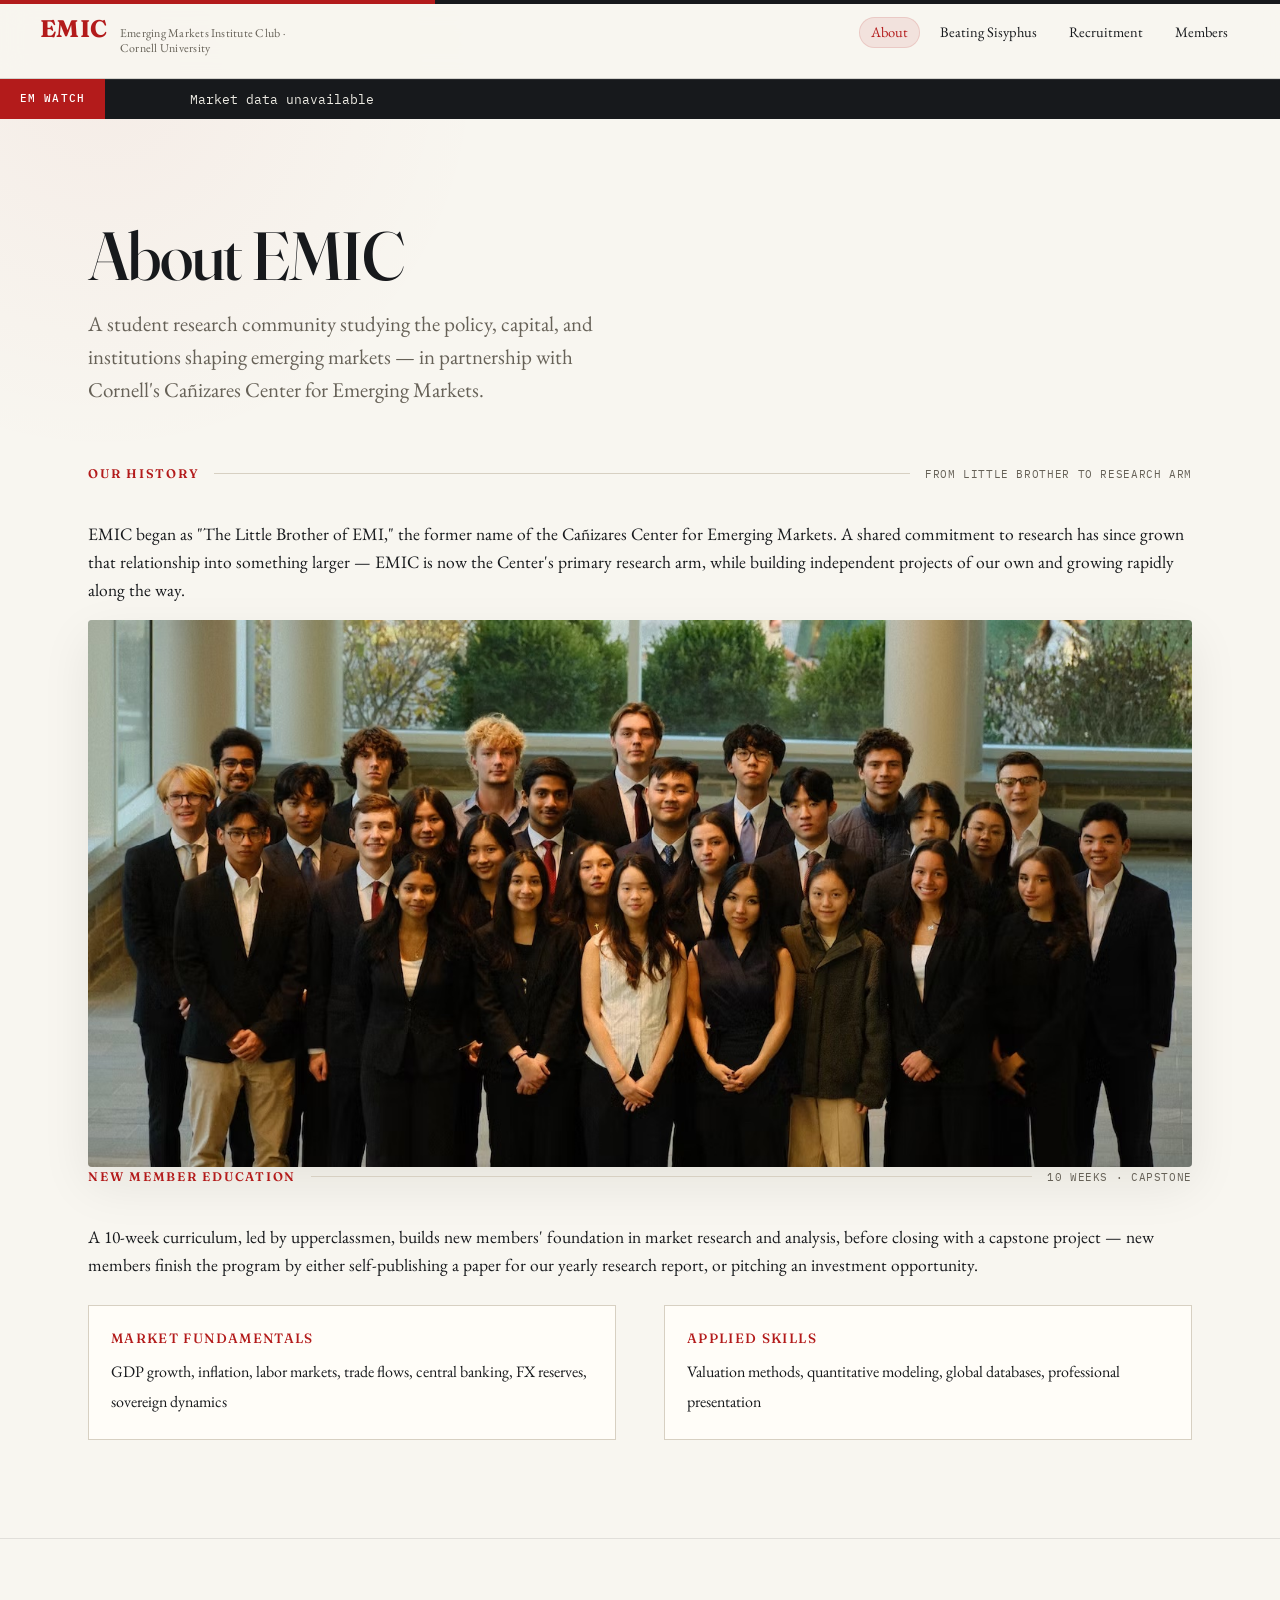
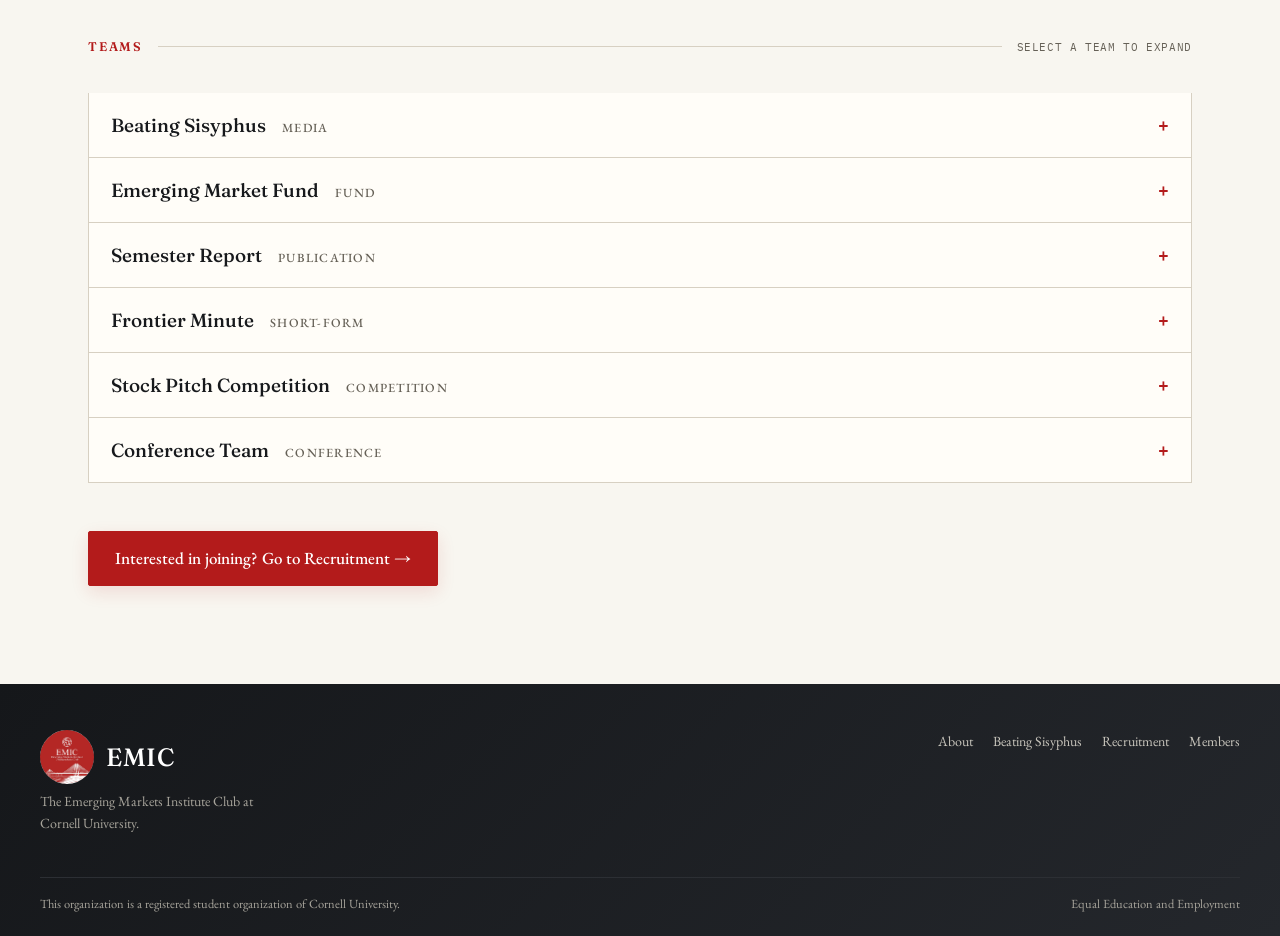
==== about.html @ 1d718312 "Upgrade EMIC logo asset" ====
<!DOCTYPE html>
<html lang="en">
<head>
<meta charset="UTF-8">
<meta name="viewport" content="width=device-width, initial-scale=1.0">
<title>About — EMIC</title>
<meta name="description" content="EMIC's history, New Member Education, and teams.">
<link rel="icon" href="assets/emic-logo.png?v=20260812-2" type="image/png">
<link rel="preconnect" href="https://fonts.googleapis.com">
<link rel="preconnect" href="https://fonts.gstatic.com" crossorigin>
<link href="https://fonts.googleapis.com/css2?family=Fraunces:ital,opsz,wght@0,9..144,300..700;1,9..144,300..700&family=EB+Garamond:ital,wght@0,400;0,500;1,400&family=IBM+Plex+Mono:wght@400;500&display=swap" rel="stylesheet">
<link rel="stylesheet" href="styles.css?v=20260812-1">
</head>
<body>

<header class="masthead">
  <div class="wrap masthead-inner">
    <a class="mark" href="index.html"><span class="mark-copy"><strong>EMIC</strong><small>Emerging Markets Institute Club · Cornell University</small></span></a>
    <nav class="nav" aria-label="Primary">
      <a href="about.html" aria-current="page">About</a>
      <a href="beating-sisyphus.html">Beating Sisyphus</a>
      <a href="recruitment.html">Recruitment</a>
      <a href="members.html">Members</a>
    </nav>
  </div>
</header>

<div class="market-band" id="market-band" aria-label="Live emerging market ETF prices">
  <a class="market-tab" href="em-watch.html">EM Watch</a>
  <div class="market-track" id="market-track">Loading market data…</div>
</div>

<main>

  <div class="page-head">
    <div class="wrap">
      <h1>About EMIC</h1>
      <p class="lede">A student research community studying the policy, capital, and institutions shaping emerging markets — in partnership with Cornell's Cañizares Center for Emerging Markets.</p>
    </div>
  </div>

  <section class="section" style="padding-top:0;border-top:none;">
    <div class="wrap">
      <div class="index-rule">
        <span class="ir-label">Our history</span>
        <span class="ir-line"></span>
        <span class="ir-detail">From little brother to research arm</span>
      </div>
      <div class="prose" style="max-width:none;">
        <p>EMIC began as "The Little Brother of EMI," the former name of the Cañizares Center for Emerging Markets. A shared commitment to research has since grown that relationship into something larger — EMIC is now the Center's primary research arm, while building independent projects of our own and growing rapidly along the way.</p>
      </div>

      <figure class="photo-slot with-image club-photo">
        <img src="assets/emic-group.jpg" alt="Members of the Emerging Markets Institute Club at Cornell University" loading="lazy" decoding="async">
      </figure>

      <div class="index-rule">
        <span class="ir-label">New Member Education</span>
        <span class="ir-line"></span>
        <span class="ir-detail">10 weeks · capstone</span>
      </div>
      <div class="prose" style="max-width:none;">
        <p>A 10-week curriculum, led by upperclassmen, builds new members' foundation in market research and analysis, before closing with a capstone project — new members finish the program by either self-publishing a paper for our yearly research report, or pitching an investment opportunity.</p>
      </div>
      <div class="topics">
        <div>
          <div class="t-label">Market fundamentals</div>
          <div class="t-body">GDP growth, inflation, labor markets, trade flows, central banking, FX reserves, sovereign dynamics</div>
        </div>
        <div>
          <div class="t-label">Applied skills</div>
          <div class="t-body">Valuation methods, quantitative modeling, global databases, professional presentation</div>
        </div>
      </div>
    </div>
  </section>

  <section class="section" id="teams">
    <div class="wrap">
      <div class="index-rule">
        <span class="ir-label">Teams</span>
        <span class="ir-line"></span>
        <span class="ir-detail">Select a team to expand</span>
      </div>

      <div class="acc-item">
        <button class="acc-btn" type="button"><span>Beating Sisyphus</span><span class="acc-tag">Media</span></button>
        <div class="acc-panel">Beating Sisyphus (BS) is the primary vehicle through which EMIC conducts and shares research, produced in part on behalf of the Cañizares Center. Housed on Substack, and also on Spotify, YouTube, and Apple Podcasts — BS produces academic papers, podcasts, videos, and written pieces.</div>
      </div>
      <div class="acc-item">
        <button class="acc-btn" type="button"><span>Emerging Market Fund</span><span class="acc-tag">Fund</span></button>
        <div class="acc-panel">A student-run portfolio management team investing real capital into emerging markets, guided by professionals and alumni. Portfolio managers are trained and advised by EMIC's corporate sponsors. A returns tracker is coming soon.</div>
      </div>
      <div class="acc-item">
        <button class="acc-btn" type="button"><span>Semester Report</span><span class="acc-tag">Publication</span></button>
        <div class="acc-panel">Published each semester, compiling EMIC members' completed and ongoing research. Members lead their own project through to a final paper, then present to an audience of professionals and academics — last semester, that included Lord O'Neill of Gatley in the UK House of Lords.</div>
      </div>
      <div class="acc-item">
        <button class="acc-btn" type="button"><span>Frontier Minute</span><span class="acc-tag">Short-form</span></button>
        <div class="acc-panel">EMIC's short-form media — a quick, digestible overview of recent emerging market developments and EMIC's outlook, faster to read than our longer academic work.</div>
      </div>
      <div class="acc-item">
        <button class="acc-btn" type="button"><span>Stock Pitch Competition</span><span class="acc-tag">Competition</span></button>
        <div class="acc-panel">Held in collaboration with the University of Melbourne and other universities, returning Fall 2026. Teams register through EMIC; every competing team must include at least one EMIC member. Sign-up details coming soon.</div>
      </div>
      <div class="acc-item">
        <button class="acc-btn" type="button"><span>Conference Team</span><span class="acc-tag">Conference</span></button>
        <div class="acc-panel">
          Works closely with the Cañizares Center to produce a multi-day conference in New York City, bringing together financiers, economists, policymakers, and members of multinational organizations to discuss emerging markets.
          <div class="acc-action"><a class="textlink" href="https://youtu.be/Oxj2NnOA1H8?si=b4OrqfzM-C55_x6N" target="_blank" rel="noopener">Watch President Iván Duque at the conference ↗</a></div>
        </div>
      </div>

      <p style="margin:clamp(32px,5vw,48px) 0 0;">
        <a class="btn" href="recruitment.html">Interested in joining? Go to Recruitment →</a>
      </p>
    </div>
  </section>

</main>

<footer>
  <div class="wrap foot-inner">
    <div>
      <div class="f-brand"><img src="assets/emic-logo.png?v=20260812-2" alt="" width="54" height="54"><div class="f-mark">EMIC</div></div>
      <div style="max-width:34ch;margin-top:6px;">The Emerging Markets Institute Club at Cornell University.</div>
    </div>
    <nav aria-label="Footer">
      <a href="about.html">About</a>
      <a href="beating-sisyphus.html">Beating Sisyphus</a>
      <a href="recruitment.html">Recruitment</a>
      <a href="members.html">Members</a>
    </nav>
  </div>
  <div class="wrap foot-legal">
    <span>This organization is a registered student organization of Cornell University.</span>
    <span>Equal Education and Employment</span>
  </div>
</footer>

<script src="site.js"></script>
</body>
</html>
---- styles.css ----
/* ============================================================
   EMIC — Emerging Markets Institute Club
   Editorial system: Fraunces (display) · EB Garamond (body)
   IBM Plex Mono (market data only)
   ============================================================ */

   :root{
    --red:#B41C1B;
    --red-deep:#7E1312;
    --ink:#16181B;
    --paper:#FAF9F5;
    --parchment:#EFECE4;
    --hairline:#D9D6CC;
    --secondary:#5B5A54;
    --up:#7FBF7A;
    --down:#E2807D;
    --measure:62ch;
    --wrap:1140px;
    --pad:clamp(20px, 4vw, 48px);
  }
  
  *{box-sizing:border-box;}
  html{scroll-behavior:smooth;}
  @media (prefers-reduced-motion:reduce){ html{scroll-behavior:auto;} }
  
  body{
    margin:0;
    background:var(--paper);
    color:var(--ink);
    font-family:'EB Garamond',serif;
    font-size:17.5px;
    line-height:1.6;
  }
  
  a{color:inherit;}
  a:focus-visible, button:focus-visible{outline:2px solid var(--red);outline-offset:3px;}
  img{display:block;max-width:100%;}
  
  .wrap{max-width:var(--wrap);margin:0 auto;padding-left:var(--pad);padding-right:var(--pad);}
  
  /* ---------- Masthead ---------- */
  .masthead{border-bottom:1.5px solid var(--ink);background:var(--paper);}
  .masthead-inner{
    display:flex;align-items:baseline;justify-content:space-between;
    gap:24px;padding:18px 0 14px;flex-wrap:wrap;
  }
  .mark{
    font-family:'Fraunces',serif;font-weight:600;font-size:clamp(22px,2.6vw,27px);
    letter-spacing:.01em;text-decoration:none;color:var(--ink);
    display:flex;align-items:baseline;gap:12px;
  }
  .mark .mark-red{color:var(--red);}
  .mark small{
    font-family:'EB Garamond',serif;font-weight:400;font-size:13px;
    color:var(--secondary);letter-spacing:.02em;
  }
  .nav{display:flex;gap:clamp(16px,2.5vw,30px);flex-wrap:wrap;}
  .nav a{
    font-size:16.5px;text-decoration:none;color:var(--ink);
    border-bottom:1px solid transparent;padding-bottom:2px;
  }
  .nav a:hover{border-bottom-color:var(--hairline);}
  .nav a[aria-current="page"]{border-bottom-color:var(--red);}
  
  /* ---------- Market band (EM Watch) ---------- */
  .market-band{
    background:var(--ink);color:#EDEBE3;overflow:hidden;position:relative;
    font-family:'IBM Plex Mono',monospace;
  }
.market-tab{
    position:absolute;left:0;top:0;bottom:0;z-index:2;
    background:var(--red);color:#fff;display:flex;align-items:center;
    padding:0 16px;font-size:11px;letter-spacing:.1em;text-transform:uppercase;text-decoration:none;
  }
.market-tab:hover{background:var(--red-deep);}
.market-tab-active{box-shadow:inset 0 -3px 0 #fff;}
  .market-track{
    display:flex;gap:44px;white-space:nowrap;width:max-content;
    padding:12px 0 12px 190px;font-size:12.5px;
  }
  .market-item{display:flex;align-items:center;gap:9px;}
  .market-item .m-label{color:#B8B6AE;}
  .market-item .m-price{color:#fff;font-weight:500;}
  @media (prefers-reduced-motion:reduce){ .market-track{animation:none !important;} }
  
  /* ---------- Index rule (signature section device) ---------- */
  .index-rule{
    display:flex;align-items:baseline;gap:18px;
    margin:0 0 clamp(24px,3.5vw,36px);
  }
  .index-rule .ir-label{
    font-family:'Fraunces',serif;font-weight:500;font-size:14px;
    letter-spacing:.14em;text-transform:uppercase;color:var(--red);
    flex-shrink:0;
  }
  .index-rule .ir-line{flex:1;border-top:1px solid var(--hairline);transform:translateY(-4px);}
  .index-rule .ir-detail{
    font-size:13.5px;color:var(--secondary);flex-shrink:0;letter-spacing:.02em;
  }
  
  /* ---------- Sections ---------- */
  .section{padding:clamp(48px,7vw,86px) 0;}
  /* .section + .section{border-top:1px solid var(--hairline);} */
  .band-ink{background:var(--ink);color:var(--paper);}
  .band-ink .index-rule .ir-line{border-top-color:#3A3D42;}
  .band-ink .index-rule .ir-detail{color:#A7A49B;}
  .band-parchment{background:var(--parchment);}
  
  /* ---------- Member placements (logo wall) ---------- */
  .logo-wall{display:grid;grid-template-columns:repeat(var(--cols,5),1fr);border-top:1px solid var(--hairline);border-left:1px solid var(--hairline);}
  .logo-cell{display:flex;align-items:center;justify-content:center;padding:clamp(22px,3.5vw,40px);min-height:118px;border-right:1px solid var(--hairline);border-bottom:1px solid var(--hairline);}
  .logo-cell img{max-width:100%;max-height:52px;width:auto;object-fit:contain;mix-blend-mode:multiply;}
  .logo-cell--empty{background:transparent;}


  /* ---------- Cover hero ---------- */
  .cover{padding:clamp(56px,9vw,110px) 0 clamp(48px,7vw,90px);}
  .cover h1{
    font-family:'Fraunces',serif;font-weight:480;
    font-size:clamp(40px,7.2vw,84px);
    line-height:1.04;letter-spacing:-.012em;
    margin:0 0 clamp(22px,3vw,32px);max-width:15ch;
    font-variation-settings:'opsz' 144;
  }
  .cover h1 em{font-style:italic;font-weight:420;color:var(--red);}
  .cover .cover-sub{
    font-size:clamp(17px,2vw,20px);color:var(--ink);
    max-width:52ch;margin:0 0 clamp(26px,3.5vw,36px);
  }
  .cover .cover-links{display:flex;gap:26px;flex-wrap:wrap;align-items:center;}
  
  /* ---------- Buttons & text links ---------- */
  .btn{
    display:inline-block;font-family:'EB Garamond',serif;font-weight:500;
    font-size:17px;padding:13px 26px;text-decoration:none;
    background:var(--red);color:#fff;border:1.5px solid var(--red);
  }
  .btn:hover{background:var(--red-deep);border-color:var(--red-deep);}
  .btn-ghost{background:transparent;color:var(--ink);border-color:var(--ink);}
  .btn-ghost:hover{background:var(--ink);color:var(--paper);}
  .band-ink .btn-ghost{color:var(--paper);border-color:var(--paper);}
  .band-ink .btn-ghost:hover{background:var(--paper);color:var(--ink);}
  .textlink{
    color:var(--ink);text-decoration:none;border-bottom:1px solid var(--ink);
    padding-bottom:1px;font-size:16.5px;
  }
  .textlink:hover{color:var(--red);border-bottom-color:var(--red);}
  
  /* ---------- Two-column editorial split ---------- */
  .split{display:grid;grid-template-columns:1.15fr 1fr;gap:clamp(40px,6vw,84px);align-items:start;}
  @media (max-width:900px){ .split{grid-template-columns:1fr;} }
  
  /* ---------- Ledger list (teams) ---------- */
  .ledger{margin:0;padding:0;list-style:none;}
  .ledger li{
    display:flex;align-items:baseline;justify-content:space-between;gap:16px;
    padding:13px 0;border-bottom:1px solid var(--hairline);
  }
  .ledger li:first-child{padding-top:0;}
  .ledger .l-name{font-family:'Fraunces',serif;font-weight:500;font-size:18.5px;}
  .ledger .l-role{
    font-size:13px;color:var(--secondary);letter-spacing:.1em;text-transform:uppercase;
    flex-shrink:0;
  }
  
  /* ---------- Feed (Beating Sisyphus) ---------- */
  .feed a{
    display:block;text-decoration:none;color:inherit;
    padding:17px 0;border-bottom:1px solid var(--hairline);
  }
  .feed a:first-child{padding-top:0;}
  .feed .f-title{
    font-family:'Fraunces',serif;font-weight:500;font-size:18.5px;
    line-height:1.3;margin-bottom:5px;
  }
  .feed a:hover .f-title{color:var(--red);}
  .feed .f-date{font-size:13px;color:var(--secondary);margin-bottom:6px;}
  .feed .f-excerpt{font-size:15px;color:var(--secondary);line-height:1.5;}
  
  /* ---------- Research areas ---------- */
  .areas{display:grid;grid-template-columns:repeat(3,1fr);gap:clamp(24px,3.5vw,40px);}
  @media (max-width:1000px){ .areas{grid-template-columns:repeat(2,1fr);} }
  @media (max-width:640px){ .areas{grid-template-columns:1fr;} }
  .area h3{
    font-family:'Fraunces',serif;font-weight:500;font-size:16.5px;
    text-transform:uppercase;letter-spacing:.03em;
    margin:0 0 10px;padding-top:14px;border-top:2px solid var(--red);
  }
  .area p{font-size:15.5px;color:var(--secondary);margin:0;line-height:1.6;}
  
  /* ---------- Photo slots ---------- */
  .photo-slot{width:100%;background:var(--parchment);border:1px solid var(--hairline);}
  .photo-slot.r43{aspect-ratio:4/3;}
  .photo-slot.r219{aspect-ratio:21/9;}
  .photo-slot.filled{border:none;background-size:cover;background-position:center;}
  .photo-slot.with-image{overflow:hidden;border:none;margin:0;}
  .photo-slot.with-image img{width:100%;height:100%;object-fit:cover;}
  .conference-photo{aspect-ratio:3/2;}
  .club-photo{aspect-ratio:1452/719;margin:clamp(36px,5vw,56px) 0;}
  .band-ink .photo-slot{background:#22252A;border-color:#3A3D42;}
  
  /* ---------- Conference band ---------- */
  .conf-grid{display:grid;grid-template-columns:1fr 1fr;gap:clamp(36px,5vw,64px);align-items:center;}
  @media (max-width:820px){ .conf-grid{grid-template-columns:1fr;} }
  .conf-grid h2{
    font-family:'Fraunces',serif;font-weight:480;font-size:clamp(24px,3.4vw,34px);
    line-height:1.2;margin:0 0 18px;
  }
  .conf-grid p{color:#C9C6BD;max-width:48ch;margin:0 0 24px;}
  
  /* ---------- Page headers ---------- */
  .page-head{padding:clamp(48px,7vw,80px) 0 clamp(28px,4vw,44px);}
  .page-head h1{
    font-family:'Fraunces',serif;font-weight:480;
    font-size:clamp(34px,5.4vw,56px);line-height:1.08;margin:0 0 16px;
    font-variation-settings:'opsz' 144;
  }
  .page-head .lede{font-size:clamp(17px,2vw,19.5px);color:var(--secondary);max-width:56ch;margin:0;}
  
  /* ---------- Prose ---------- */
  .prose{max-width:var(--measure);}
  .prose p{margin:0 0 16px;}
  h2.sec-title{
    font-family:'Fraunces',serif;font-weight:500;
    font-size:clamp(21px,2.6vw,25px);margin:0 0 20px;
  }
  
  /* ---------- Topic groups (NME) ---------- */
  .topics{display:grid;grid-template-columns:1fr 1fr;gap:20px 48px;margin-top:26px;}
  @media (max-width:640px){ .topics{grid-template-columns:1fr;} }
  .topics .t-label{
    font-family:'Fraunces',serif;font-size:13.5px;font-weight:500;
    letter-spacing:.1em;text-transform:uppercase;color:var(--red);margin-bottom:8px;
  }
  .topics .t-body{font-size:16px;line-height:1.85;}
  
  /* ---------- Accordion (About teams) ---------- */
  .acc-item{border-bottom:1px solid var(--hairline);}
  .acc-item:last-child{border-bottom:none;}
  .acc-btn{
    width:100%;background:none;border:none;cursor:pointer;text-align:left;
    display:flex;justify-content:space-between;align-items:baseline;gap:16px;
    padding:16px 0;font-family:'Fraunces',serif;font-weight:500;
    font-size:19px;color:var(--ink);
  }
  .acc-btn .acc-tag{
    font-family:'EB Garamond',serif;font-size:12.5px;color:var(--secondary);
    letter-spacing:.1em;text-transform:uppercase;flex-shrink:0;
  }
  .acc-panel{display:none;padding:0 0 20px;font-size:16px;color:var(--secondary);line-height:1.65;max-width:var(--measure);}
  .acc-action{margin-top:12px;}
  .acc-item.open .acc-panel{display:block;}
  .acc-item.open .acc-btn{color:var(--red);}
  
  /* ---------- Timeline (Recruitment) ---------- */
  .timeline{position:relative;padding-left:32px;max-width:640px;}
  .timeline::before{content:"";position:absolute;left:5px;top:6px;bottom:6px;width:1.5px;background:var(--hairline);}
  .t-item{position:relative;padding-bottom:clamp(28px,4vw,42px);}
  .t-item:last-child{padding-bottom:0;}
  .t-dot{
    position:absolute;left:-32px;top:5px;width:11px;height:11px;border-radius:50%;
    background:var(--paper);border:2px solid var(--red);
  }
  .t-label{font-family:'Fraunces',serif;font-weight:500;font-size:19px;margin-bottom:3px;}
  .t-date{font-size:14px;color:var(--red);margin-bottom:5px;}
  .t-desc{font-size:15px;color:var(--secondary);line-height:1.5;max-width:50ch;}
  
  /* ---------- Guests ---------- */
  .guest{display:flex;gap:20px;align-items:flex-start;padding:20px 0;border-bottom:1px solid var(--hairline);}
  .guest:first-child{padding-top:0;}
  .guest:last-child{border-bottom:none;}
  .guest .g-photo{width:84px;height:106px;flex-shrink:0;background:var(--parchment);overflow:hidden;}
  .guest .g-photo img{width:100%;height:100%;object-fit:cover;}
  .guest .g-name{font-family:'Fraunces',serif;font-weight:500;font-size:18.5px;margin-bottom:3px;}
  .guest .g-title{font-size:15px;color:var(--secondary);line-height:1.45;}
  
  /* ---------- People grids (BS team + Members) ---------- */
  .people{display:grid;grid-template-columns:repeat(auto-fill,132px);gap:26px 22px;justify-content:start;align-items:start;}
  .person{cursor:pointer;width:132px;background:none;border:none;padding:0;text-align:left;font-family:inherit;color:inherit;}
  .person .p-photo{display:block;width:132px;height:132px;background:var(--parchment);overflow:hidden;margin-bottom:9px;}
  .person .p-photo img{display:block;width:100%;height:100%;object-fit:cover;}
  .person .p-name{font-family:'Fraunces',serif;font-weight:500;font-size:16.5px;line-height:1.25;}
  .person .p-role{font-size:13.5px;color:var(--red);margin-top:2px;}
  .person .p-major{font-size:12.5px;color:var(--secondary);margin-top:2px;line-height:1.3;}
  
  .person[aria-expanded="true"] .p-photo{outline:2px solid var(--red);outline-offset:2px;}
  .person-detail{
    grid-column:1 / -1;
    background:#fff;border:1px solid var(--hairline);
    padding:clamp(18px,3vw,28px);
  }
  .person-detail .pd-name{font-family:'Fraunces',serif;font-weight:500;font-size:20px;margin-bottom:4px;}
  .person-detail .pd-sub{font-size:14px;color:var(--red);margin-bottom:16px;}
  .pd-row{font-size:14.5px;line-height:1.5;margin-bottom:9px;max-width:70ch;}
  .pd-row:last-child{margin-bottom:0;}
  .pd-row .pd-label{color:var(--secondary);display:block;margin-bottom:1px;font-size:13px;letter-spacing:.04em;text-transform:uppercase;}
  
  @media (max-width:560px){
    .people{grid-template-columns:repeat(auto-fill,92px);gap:20px 14px;}
    .person{width:92px;}
    .person .p-photo{width:92px;height:92px;}
    .person .p-name{font-size:14px;}
    .person .p-role,.person .p-major{font-size:11.5px;}
  }
  
  /* ---------- Featured post ---------- */
  .featured{border-top:1px solid var(--hairline);border-bottom:1px solid var(--hairline);padding:26px 0;margin-bottom:44px;}
  .featured img,.featured .f-thumb{width:100%;aspect-ratio:16/9;object-fit:cover;background:var(--parchment);margin-bottom:16px;}
  .featured .f-eyebrow{font-size:13px;color:var(--red);letter-spacing:.1em;text-transform:uppercase;margin-bottom:8px;}
  .featured .f-big{font-family:'Fraunces',serif;font-weight:500;font-size:clamp(19px,2.6vw,23px);line-height:1.3;margin-bottom:8px;}
  .featured a{text-decoration:none;color:inherit;}
  .featured a:hover .f-big{color:var(--red);}
  
  /* ---------- Platform links ---------- */
.platforms{display:flex;gap:22px;flex-wrap:wrap;font-size:16.5px;margin-top:14px;}

/* ---------- Podcast and video embeds ---------- */
.media-platforms-section{background:linear-gradient(135deg,#ECE7DB,#F4F0E8);}
.media-embeds{display:grid;grid-template-columns:repeat(2,minmax(0,1fr));gap:22px;align-items:start;}
.media-embed{margin:0;background:var(--paper-raised);border:1px solid var(--hairline);box-shadow:0 12px 36px rgba(31,24,17,.06);overflow:hidden;}
.media-embed-youtube{grid-column:1/-1;}
.media-embed-head{display:flex;align-items:center;justify-content:space-between;gap:18px;padding:14px 16px;border-bottom:1px solid var(--hairline);}
.media-embed-head span{font-family:'Fraunces',serif;font-weight:600;font-size:17px;}
.media-embed-head a{font-family:'IBM Plex Mono',monospace;font-size:10px;letter-spacing:.04em;text-transform:uppercase;color:var(--red);text-decoration:none;}
.video-frame{position:relative;aspect-ratio:16/9;background:#111;}
.video-frame iframe,.podcast-frame{display:block;width:100%;border:0;}
.video-frame iframe{position:absolute;inset:0;height:100%;}
.spotify-frame{height:352px;}
.apple-frame{height:450px;}
@media (max-width:760px){.media-embeds{grid-template-columns:1fr;}.media-embed-youtube{grid-column:auto;}}
  
  /* ---------- Footer ---------- */
  footer{background:var(--ink);color:#A7A49B;margin-top:clamp(56px,8vw,96px);}
  .foot-inner{
    display:flex;justify-content:space-between;gap:24px;flex-wrap:wrap;
    padding:34px 0;font-size:14px;
  }
  .foot-inner .f-mark{font-family:'Fraunces',serif;color:var(--paper);font-weight:500;font-size:17px;}
  .foot-inner nav{display:flex;gap:20px;flex-wrap:wrap;}
  .foot-inner a{color:#C9C6BD;text-decoration:none;}
  .foot-inner a:hover{color:#fff;}
  .foot-legal{border-top:1px solid #2C2F34;padding:16px 0 22px;font-size:12.5px;display:flex;justify-content:space-between;gap:16px;flex-wrap:wrap;}

/* ============================================================
   2026 visual refresh
   ============================================================ */
:root{
  --red:#B31B1B;
  --red-bright:#D63B32;
  --ink:#17191C;
  --paper:#F8F6F0;
  --paper-raised:#FFFDF8;
  --parchment:#ECE7DB;
  --hairline:#D7D0C2;
  --secondary:#666157;
  --shadow:0 18px 50px rgba(31,24,17,.08);
  --radius:4px;
  --wrap:1200px;
}

body{
  background:
    radial-gradient(circle at 8% 3%,rgba(179,27,27,.045),transparent 24rem),
    var(--paper);
  text-rendering:optimizeLegibility;
}

::selection{background:rgba(179,27,27,.18);}

.masthead{
  position:sticky;top:0;z-index:20;
  background:rgba(248,246,240,.94);
  border-bottom:1px solid rgba(23,25,28,.16);
  backdrop-filter:blur(14px);
  -webkit-backdrop-filter:blur(14px);
}
.masthead::before{content:"";display:block;height:4px;background:linear-gradient(90deg,var(--red) 0 34%,var(--ink) 34% 100%);}
.masthead-inner{min-height:74px;padding-top:13px;padding-bottom:13px;}
.mark{gap:12px;letter-spacing:-.015em;align-items:center;}
.mark-copy{display:flex;align-items:baseline;gap:12px;}
.mark-copy strong{font-family:'Fraunces',serif;font-size:24px;line-height:1;color:var(--red);letter-spacing:.02em;}
.mark small{font-size:12px;max-width:29ch;line-height:1.25;}
.nav{gap:8px;}
.nav a{
  padding:8px 12px;border:0;border-radius:999px;
  font-size:14.5px;line-height:1;transition:background .2s ease,color .2s ease;
}
.nav a:hover{background:var(--parchment);}
.nav a[aria-current="page"]{background:rgba(179,27,27,.09);color:var(--red);box-shadow:inset 0 0 0 1px rgba(179,27,27,.12);}

.market-band{box-shadow:0 1px 0 rgba(255,255,255,.07) inset;}
.market-tab{padding:0 20px;font-weight:500;}
.market-track{padding-top:10px;padding-bottom:10px;}
.market-item{padding-right:4px;}

.cover{position:relative;overflow:hidden;padding:clamp(70px,10vw,132px) 0 clamp(64px,9vw,116px);}
.cover::before{
  content:"";position:absolute;inset:0;pointer-events:none;
  background-image:linear-gradient(rgba(23,25,28,.035) 1px,transparent 1px),linear-gradient(90deg,rgba(23,25,28,.035) 1px,transparent 1px);
  background-size:48px 48px;
  mask-image:linear-gradient(90deg,#000,transparent 82%);
}
.cover::after{
  content:"";position:absolute;right:max(5vw,34px);top:16%;
  width:clamp(150px,18vw,238px);aspect-ratio:1;
  background:url('assets/emic-logo.png?v=20260812-2') center/contain no-repeat;
  border-radius:50%;box-shadow:0 20px 55px rgba(31,24,17,.12);
}
.cover .wrap{position:relative;z-index:1;}
.cover-kicker{
  margin:0 0 24px;font-family:'IBM Plex Mono',monospace;font-size:11px;
  letter-spacing:.12em;text-transform:uppercase;color:var(--red);
}
.cover h1{font-size:clamp(46px,7.4vw,92px);max-width:13ch;line-height:.98;letter-spacing:-.035em;}
.cover h1 em{position:relative;white-space:nowrap;}
.cover h1 em::after{content:"";position:absolute;left:0;right:0;bottom:-5px;height:3px;background:var(--red);transform:rotate(-1deg);}
.cover .cover-sub{font-size:clamp(18px,2vw,21px);line-height:1.62;max-width:58ch;color:#403E39;}

.section{position:relative;padding:clamp(58px,8vw,98px) 0;}
.section + .section{border-top:1px solid rgba(23,25,28,.1);}
.band-parchment{background:linear-gradient(135deg,#ECE7DB,#F2EEE5);}
.band-ink{background:linear-gradient(135deg,#17191C,#22262B);}
.index-rule{gap:15px;}
.index-rule .ir-label{font-size:12.5px;font-weight:600;}
.index-rule .ir-detail{font-family:'IBM Plex Mono',monospace;font-size:10.5px;text-transform:uppercase;letter-spacing:.06em;}

.btn{border-radius:2px;box-shadow:0 6px 18px rgba(179,27,27,.12);transition:transform .2s ease,box-shadow .2s ease,background .2s ease;}
.btn:hover{transform:translateY(-2px);box-shadow:0 10px 26px rgba(126,19,18,.18);}
.btn-ghost{box-shadow:none;}
.textlink{transition:color .2s ease,border-color .2s ease;}

.ledger{background:var(--paper-raised);border:1px solid var(--hairline);padding:0 22px;box-shadow:0 10px 34px rgba(31,24,17,.035);}
.ledger li{padding:16px 0;}
.ledger li:first-child{padding-top:16px;}
.ledger .l-name{font-size:19px;}

.feed{background:var(--paper-raised);border:1px solid var(--hairline);padding:0 22px;box-shadow:0 10px 34px rgba(31,24,17,.035);}
.feed a{padding:19px 0;}
.feed a:first-child{padding-top:19px;}

.areas{gap:16px;}
.area{
  min-height:190px;padding:24px;background:var(--paper-raised);
  border:1px solid var(--hairline);border-top:3px solid var(--red);
  transition:transform .2s ease,box-shadow .2s ease;
}
.area:hover{transform:translateY(-3px);box-shadow:var(--shadow);}
.area h3{padding-top:0;border:0;font-size:15px;line-height:1.35;}

.photo-slot.with-image{background:#ddd;box-shadow:var(--shadow);}
.photo-slot.with-image img{transition:transform .6s ease;}
.photo-slot.with-image:hover img{transform:scale(1.015);}
.club-photo{border-radius:var(--radius);}
.conference-photo{border-radius:var(--radius);}
.conf-grid{gap:clamp(40px,7vw,86px);}
.conf-grid h2{font-size:clamp(28px,3.6vw,39px);letter-spacing:-.015em;}

.page-head{position:relative;overflow:hidden;padding:clamp(62px,8vw,100px) 0 clamp(38px,5vw,58px);}
.page-head h1{font-size:clamp(42px,6vw,68px);letter-spacing:-.025em;}
.page-head .lede{font-size:clamp(18px,2vw,21px);line-height:1.55;}

.topics>div{padding:22px;background:var(--paper-raised);border:1px solid var(--hairline);}
.acc-item{background:var(--paper-raised);border-left:1px solid var(--hairline);border-right:1px solid var(--hairline);padding:0 22px;}
.acc-item:first-of-type{border-top:1px solid var(--hairline);}
.acc-btn{padding:20px 0;}
.acc-btn::after{content:"+";font-family:'IBM Plex Mono',monospace;font-size:18px;color:var(--red);margin-left:auto;}
.acc-item.open .acc-btn::after{content:"−";}

.timeline{padding:26px 28px 26px 52px;background:var(--paper-raised);border:1px solid var(--hairline);box-shadow:0 10px 34px rgba(31,24,17,.035);}
.timeline::before{left:25px;top:34px;bottom:34px;}
.t-dot{left:-32px;}

.guest{padding:18px;background:var(--paper-raised);border:1px solid var(--hairline);margin-bottom:10px;text-decoration:none;color:inherit;transition:transform .2s ease,border-color .2s ease,box-shadow .2s ease;}
.guest::after{content:"↗";align-self:center;margin-left:auto;padding-left:12px;font-family:'IBM Plex Mono',monospace;font-size:15px;color:var(--red);}
.guest:hover{transform:translateX(3px);border-color:rgba(179,27,27,.38);box-shadow:0 8px 24px rgba(31,24,17,.06);}
.guest .g-photo{border-radius:2px;}

.people{grid-template-columns:repeat(auto-fill,minmax(138px,1fr));gap:28px 20px;}
.person{width:100%;}
.person .p-photo{width:100%;height:auto;aspect-ratio:1;background:#e8e3d8;border-radius:2px;}
.person .p-photo img{transition:transform .35s ease;}
.person:hover .p-photo img{transform:scale(1.035);}
.person .p-name{font-size:17px;margin-top:11px;}
.person-detail{border-top:3px solid var(--red);box-shadow:var(--shadow);}

.featured{border:0;padding:0;margin-bottom:52px;background:var(--paper-raised);box-shadow:var(--shadow);}
.featured a{display:block;}
.featured img,.featured .f-thumb{margin:0;}
.featured .f-eyebrow{padding:20px 22px 0;}
.featured .f-big{padding:0 22px;font-size:clamp(22px,2.8vw,29px);}
.featured .f-date{padding:0 22px 22px;}

.bs-team{gap:24px 18px!important;}
.bs-member .bsm-photo{width:82px!important;height:82px!important;box-shadow:0 0 0 1px var(--hairline);}
.bs-member .bsm-name{text-decoration:none!important;font-family:'Fraunces',serif;font-size:15px!important;line-height:1.25;}

footer{margin-top:0;background:linear-gradient(135deg,#15171A,#24272C);}
.foot-inner{padding-top:46px;padding-bottom:42px;}
.foot-inner .f-mark{font-size:25px;color:#fff;letter-spacing:.02em;}
.f-brand{display:flex;align-items:center;gap:12px;}
.f-brand img{width:54px!important;height:54px!important;min-width:54px;max-width:54px;border-radius:50%;object-fit:cover;}

@media (max-width:760px){
  .masthead-inner{display:block;min-height:0;}
  .mark{justify-content:space-between;}
  .mark-copy{margin-right:auto;}
  .mark small{display:none;}
  .nav{margin-top:12px;overflow-x:auto;flex-wrap:nowrap;padding-bottom:2px;scrollbar-width:none;}
  .nav::-webkit-scrollbar{display:none;}
  .nav a{white-space:nowrap;background:rgba(255,255,255,.46);}
  .market-tab{padding:0 12px;}
  .market-track{padding-left:126px;}
  .cover::after{opacity:.16;right:-34px;top:10%;width:180px;}
  .cover h1{max-width:11ch;}
  .index-rule{align-items:center;}
  .index-rule .ir-detail{display:none;}
  .areas{grid-template-columns:1fr;}
  .area{min-height:0;}
  .people{grid-template-columns:repeat(3,minmax(0,1fr));gap:24px 13px;}
  .person .p-name{font-size:14px;}
  .person .p-role,.person .p-major{font-size:11.5px;}
}

@media (max-width:420px){
  .people{grid-template-columns:repeat(2,minmax(0,1fr));}
  .cover-links{align-items:stretch!important;flex-direction:column;gap:16px!important;}
  .cover-links .btn{text-align:center;}
  .club-photo{aspect-ratio:4/3;}
  .club-photo img{object-position:center;}
}

@media (prefers-reduced-motion:reduce){
  *,*::before,*::after{transition-duration:.01ms!important;animation-duration:.01ms!important;animation-iteration-count:1!important;}
}

/* ---------- EM Watch dashboard ---------- */
.watch-head h1{color:var(--red);}
.watch-meta{margin:0 0 34px;padding:12px 15px;border-left:3px solid var(--red);background:rgba(179,27,27,.055);font-family:'IBM Plex Mono',monospace;font-size:11px;letter-spacing:.04em;text-transform:uppercase;color:var(--secondary);}
.watch-grid{display:grid;grid-template-columns:repeat(3,minmax(0,1fr));gap:18px;}
.watch-chart,.watch-chart-wide{background:var(--paper-raised);border:1px solid var(--hairline);padding:clamp(20px,3vw,30px);box-shadow:0 12px 34px rgba(31,24,17,.05);}
.watch-chart h2,.watch-chart-wide h2{font-family:'Fraunces',serif;font-weight:500;font-size:22px;line-height:1.2;margin:0 0 3px;}
.watch-chart>p,.watch-chart-note{margin:0 0 24px;color:var(--secondary);font-family:'IBM Plex Mono',monospace;font-size:10.5px;letter-spacing:.03em;text-transform:uppercase;}
.watch-bar-row{margin:0 0 22px;}
.watch-bar-row:last-child{margin-bottom:0;}
.watch-bar-heading{display:flex;justify-content:space-between;align-items:baseline;gap:12px;margin-bottom:7px;}
.watch-bar-heading span{font-size:15px;line-height:1.25;}
.watch-bar-heading strong{font-family:'IBM Plex Mono',monospace;font-size:13px;white-space:nowrap;}
.watch-bar-track{height:11px;background:var(--parchment);overflow:hidden;}
.watch-bar-fill{display:block;height:100%;background:linear-gradient(90deg,var(--red),var(--red-bright));}
.watch-bar-fill.watch-good{background:#5A995B;}
.watch-bar-fill.watch-bad{background:var(--red);}
.watch-bar-row small{display:block;margin-top:6px;color:var(--secondary);font-family:'IBM Plex Mono',monospace;font-size:10px;text-transform:uppercase;}
.watch-credit-rows{display:grid;grid-template-columns:repeat(2,minmax(0,1fr));column-gap:42px;row-gap:4px;}
.watch-credit-head{display:flex;justify-content:space-between;align-items:flex-start;gap:24px;}
.watch-credit-head .watch-chart-note{margin-bottom:0;}
.watch-select-label{display:flex;flex-direction:column;gap:6px;min-width:210px;font-family:'IBM Plex Mono',monospace;font-size:9px;letter-spacing:.09em;text-transform:uppercase;color:var(--secondary);}
.watch-select-wrap{position:relative;display:block;}
.watch-select-wrap::after{content:'⌄';position:absolute;right:13px;top:50%;color:var(--red);font:18px/1 'IBM Plex Mono',monospace;pointer-events:none;transform:translateY(-58%);}
.watch-select{appearance:none;width:100%;padding:11px 40px 11px 13px;border:1px solid var(--hairline);border-radius:2px;background:var(--paper);box-shadow:0 4px 14px rgba(31,24,17,.045);color:var(--ink);font:500 15px 'EB Garamond',serif;cursor:pointer;}
.watch-select:hover{border-color:#b9b3a8;}
.watch-select:focus{outline:2px solid var(--red);outline-offset:2px;}
.watch-credit-summary{display:flex;align-items:baseline;gap:12px;margin:22px 0 4px;}
.watch-credit-summary strong{font:500 28px 'IBM Plex Mono',monospace;}
.watch-credit-summary span{font:10px 'IBM Plex Mono',monospace;text-transform:uppercase;}
.watch-credit-history .watch-line-chart{max-height:390px;}
.watch-market-grid{display:grid;grid-template-columns:repeat(2,minmax(0,1fr));gap:18px;margin-top:22px;}
.watch-quote{background:var(--paper-raised);border:1px solid var(--hairline);padding:18px;min-width:0;}
.watch-quote-head{display:flex;align-items:flex-start;justify-content:space-between;gap:16px;margin-bottom:12px;}
.watch-quote-head>div{display:flex;flex-direction:column;gap:3px;}
.watch-quote span{font-family:'Fraunces',serif;font-size:18px;line-height:1.2;}
.watch-quote strong{font-family:'IBM Plex Mono',monospace;font-size:18px;white-space:nowrap;}
.watch-quote small{font-family:'IBM Plex Mono',monospace;font-size:10px;color:var(--secondary);text-transform:uppercase;letter-spacing:.03em;}
.watch-quote-latest{text-align:right;align-items:flex-end;}
.watch-line-chart{display:block;width:100%;height:auto;overflow:visible;}
.watch-gridline{stroke:var(--hairline);stroke-width:1;vector-effect:non-scaling-stroke;}
.watch-line{fill:none;stroke:var(--red);stroke-width:2.5;stroke-linecap:round;stroke-linejoin:round;vector-effect:non-scaling-stroke;}
.watch-axis-label{fill:var(--secondary);font-family:'IBM Plex Mono',monospace;font-size:10px;}
.watch-chart-interactive{position:relative;outline:none;touch-action:pan-y;cursor:crosshair;}
.watch-chart-interactive.is-zoomable{user-select:none;}
.watch-chart-interactive:focus-visible{box-shadow:0 0 0 2px var(--paper-raised),0 0 0 4px var(--red);}
.watch-chart-guide,.watch-chart-dot{opacity:0;pointer-events:none;transition:opacity .12s ease;}
.watch-chart-guide{stroke:var(--red);stroke-width:1;stroke-dasharray:4 4;vector-effect:non-scaling-stroke;}
.watch-chart-dot{fill:var(--paper-raised);stroke:var(--red);stroke-width:2;vector-effect:non-scaling-stroke;}
.watch-chart-interactive.is-inspecting .watch-chart-guide,.watch-chart-interactive.is-inspecting .watch-chart-dot{opacity:1;}
.watch-chart-tooltip{position:absolute;z-index:2;top:4px;display:none;min-width:150px;padding:9px 11px;background:var(--ink);color:var(--paper);box-shadow:0 8px 24px rgba(0,0,0,.18);pointer-events:none;transform:translateX(-50%);font-family:'IBM Plex Mono',monospace;}
.watch-chart-interactive.is-inspecting .watch-chart-tooltip{display:flex;flex-direction:column;gap:2px;}
.watch-chart-tooltip span,.watch-chart-tooltip small{font-family:'IBM Plex Mono',monospace;font-size:9px;color:#c9c6bd;text-transform:uppercase;letter-spacing:.03em;}
.watch-chart-tooltip strong{font-size:16px;}
.watch-zoom-selection{fill:rgba(179,27,27,.12);stroke:var(--red);stroke-width:1;vector-effect:non-scaling-stroke;pointer-events:none;}
.watch-zoom-controls{display:flex;justify-content:space-between;align-items:center;gap:12px;margin-top:4px;color:var(--secondary);font:9px 'IBM Plex Mono',monospace;letter-spacing:.05em;text-transform:uppercase;}
.watch-zoom-controls button{border:0;border-bottom:1px solid currentColor;padding:2px 0;background:none;color:var(--red);font:inherit;text-transform:uppercase;cursor:pointer;}
.watch-zoom-controls button:hover{color:var(--ink);}
.watch-zoom-controls button:focus-visible{outline:2px solid var(--red);outline-offset:3px;}
.watch-up{color:#477E49;}.watch-down{color:var(--red);}
.watch-empty{margin:0;padding:28px;border:1px dashed var(--hairline);background:rgba(255,255,255,.35);color:var(--secondary);text-align:center;}
.watch-methodology{background:var(--ink);color:var(--paper);}
.watch-methodology .index-rule .ir-line{border-color:#3A3D42;}
.watch-sources{display:grid;grid-template-columns:repeat(3,1fr);gap:28px;}
.watch-sources p{margin:0;color:#C9C6BD;font-size:15px;}
.watch-sources .textlink{color:#fff;border-color:#777;}
@media(max-width:900px){.watch-grid{grid-template-columns:1fr;}.watch-credit-rows{grid-template-columns:1fr;}.watch-market-grid{grid-template-columns:1fr;}.watch-sources{grid-template-columns:1fr;}}
@media(max-width:520px){.watch-credit-head{flex-direction:column;}.watch-select-label{width:100%;}.watch-quote-head{flex-direction:column;}.watch-quote-latest{text-align:left;align-items:flex-start;}}
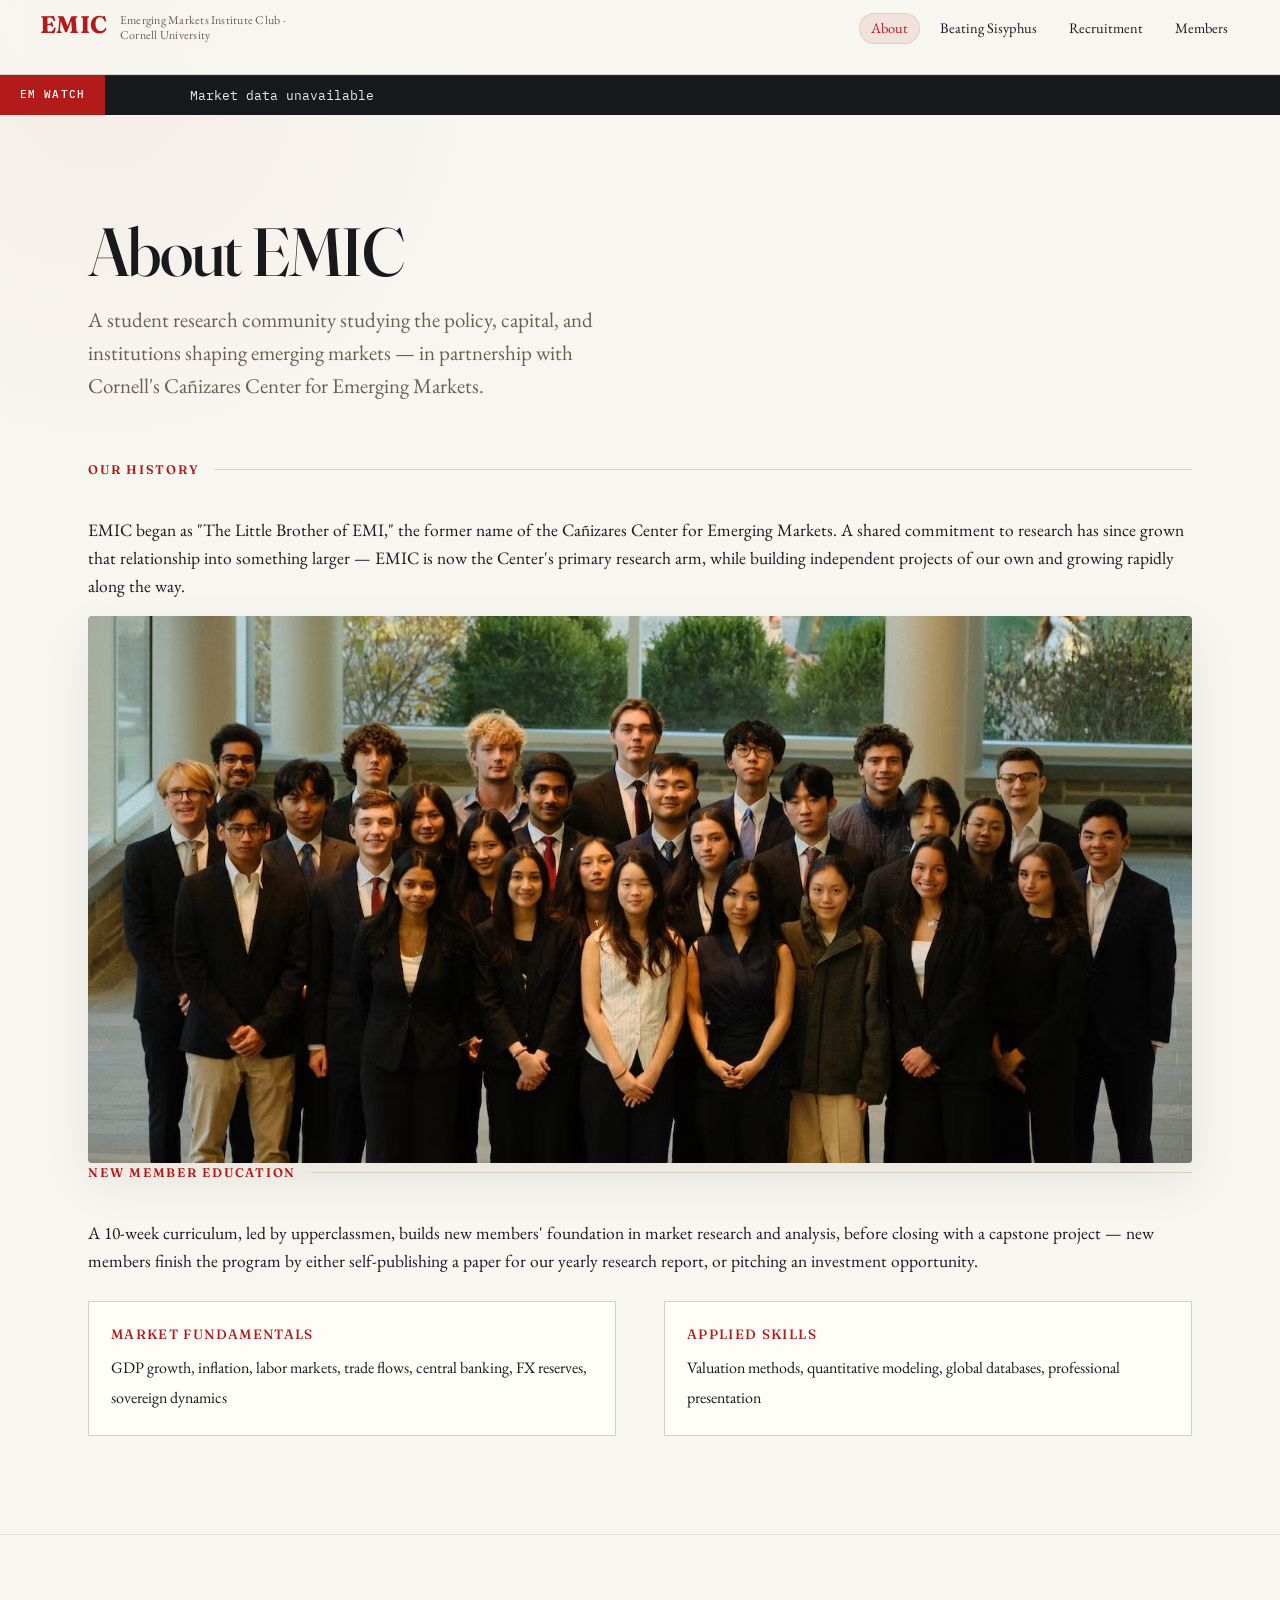
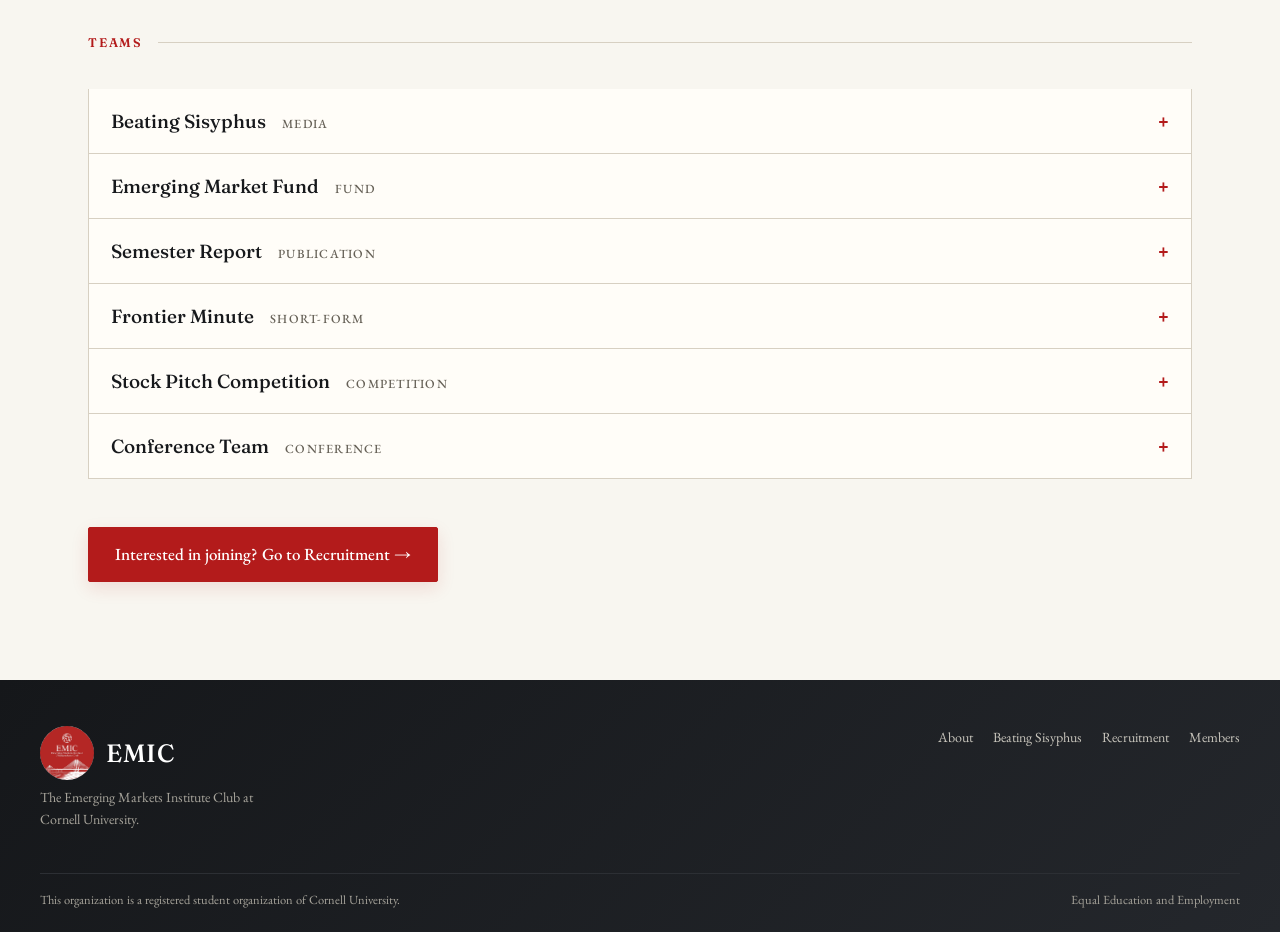
==== commit 67f0af8f: "Polish site navigation and labels" ====
--- a/about.html
+++ b/about.html
@@ -44,7 +44,6 @@
       <div class="index-rule">
         <span class="ir-label">Our history</span>
         <span class="ir-line"></span>
-        <span class="ir-detail">From little brother to research arm</span>
       </div>
       <div class="prose" style="max-width:none;">
         <p>EMIC began as "The Little Brother of EMI," the former name of the Cañizares Center for Emerging Markets. A shared commitment to research has since grown that relationship into something larger — EMIC is now the Center's primary research arm, while building independent projects of our own and growing rapidly along the way.</p>
@@ -57,7 +56,6 @@
       <div class="index-rule">
         <span class="ir-label">New Member Education</span>
         <span class="ir-line"></span>
-        <span class="ir-detail">10 weeks · capstone</span>
       </div>
       <div class="prose" style="max-width:none;">
         <p>A 10-week curriculum, led by upperclassmen, builds new members' foundation in market research and analysis, before closing with a capstone project — new members finish the program by either self-publishing a paper for our yearly research report, or pitching an investment opportunity.</p>
@@ -80,7 +78,6 @@
       <div class="index-rule">
         <span class="ir-label">Teams</span>
         <span class="ir-line"></span>
-        <span class="ir-detail">Select a team to expand</span>
       </div>
 
       <div class="acc-item">
--- a/styles.css
+++ b/styles.css
@@ -374,10 +374,9 @@
   backdrop-filter:blur(14px);
   -webkit-backdrop-filter:blur(14px);
 }
-.masthead::before{content:"";display:block;height:4px;background:linear-gradient(90deg,var(--red) 0 34%,var(--ink) 34% 100%);}
 .masthead-inner{min-height:74px;padding-top:13px;padding-bottom:13px;}
 .mark{gap:12px;letter-spacing:-.015em;align-items:center;}
-.mark-copy{display:flex;align-items:baseline;gap:12px;}
+.mark-copy{display:flex;align-items:flex-start;gap:12px;}
 .mark-copy strong{font-family:'Fraunces',serif;font-size:24px;line-height:1;color:var(--red);letter-spacing:.02em;}
 .mark small{font-size:12px;max-width:29ch;line-height:1.25;}
 .nav{gap:8px;}
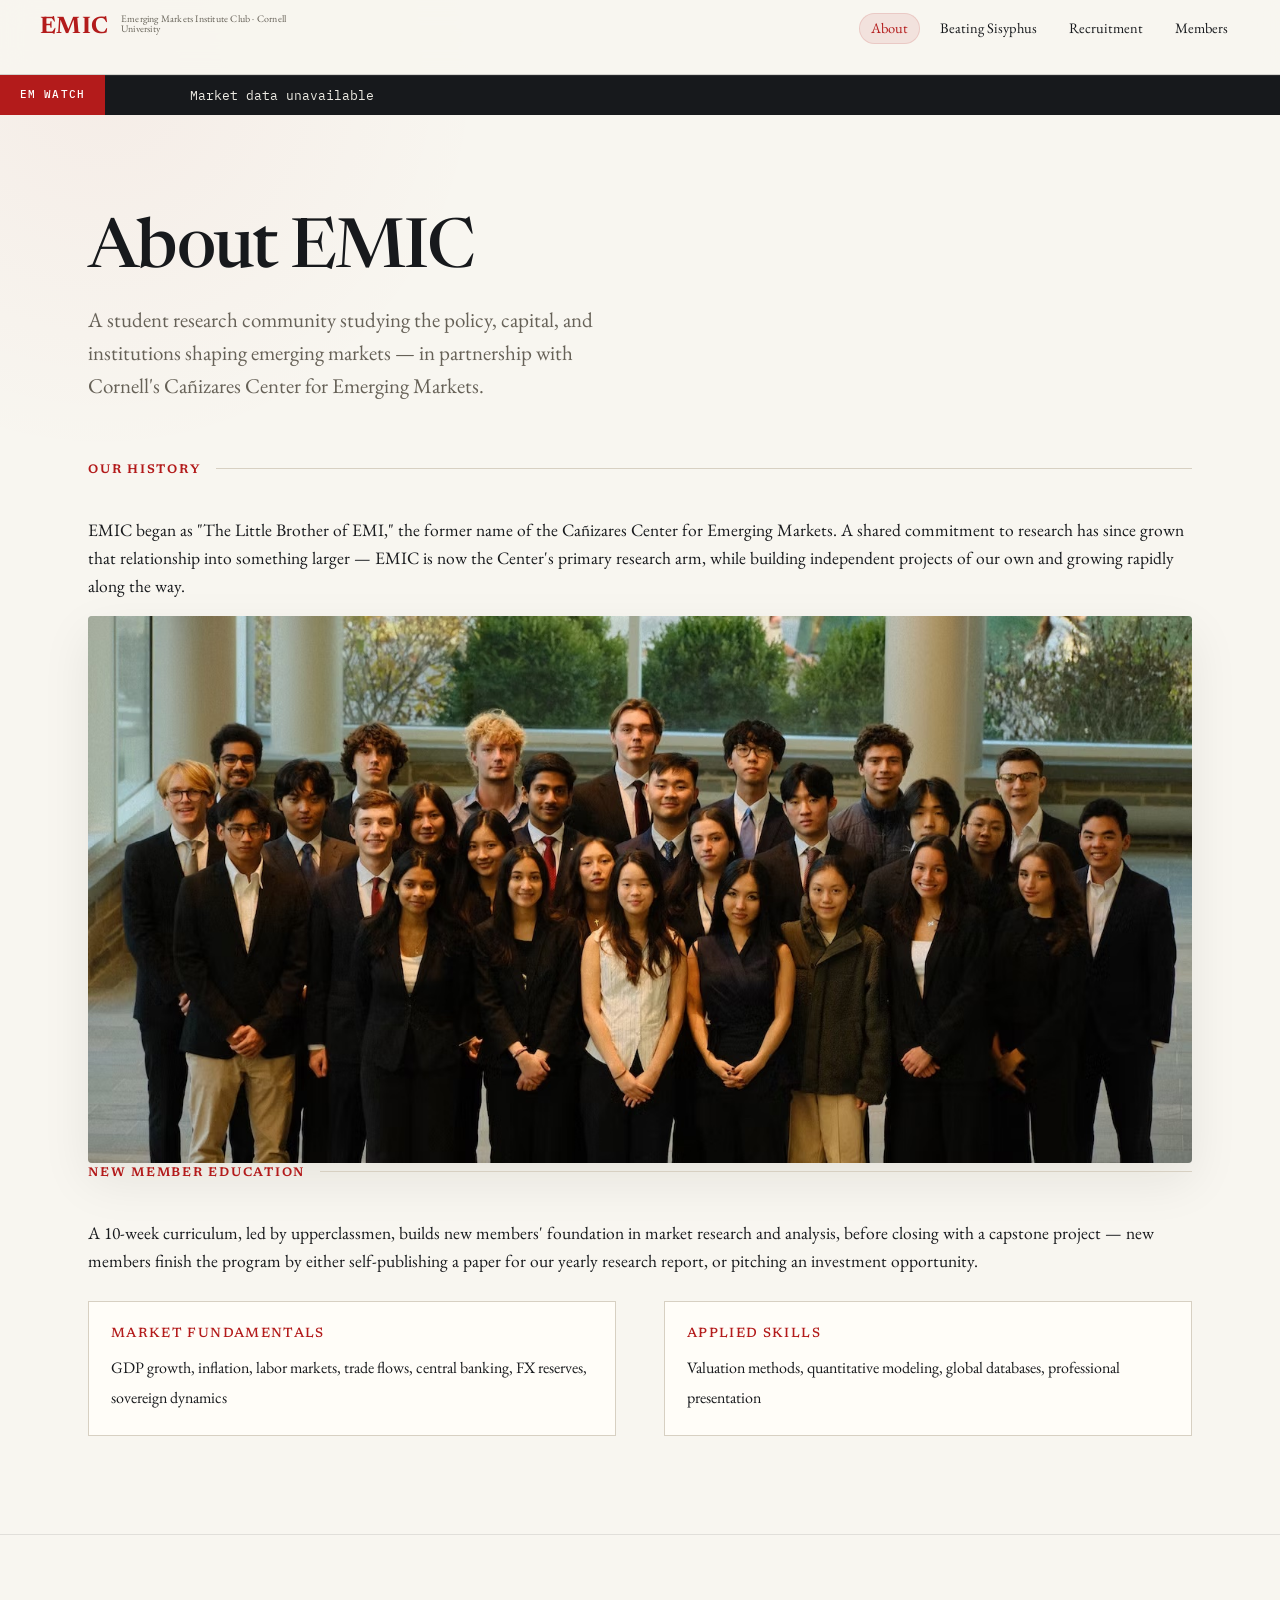
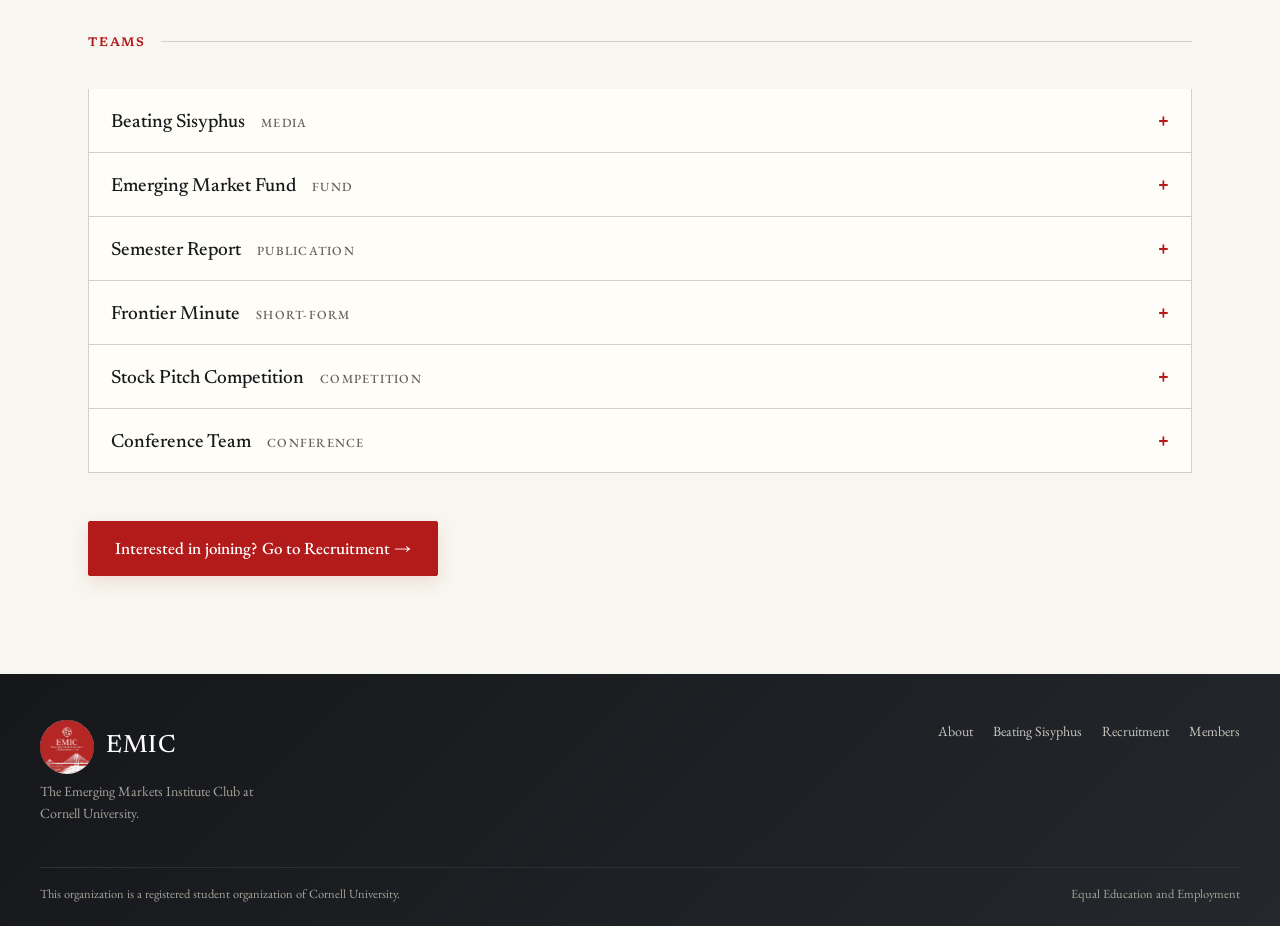
==== commit e64c0267: "Refresh site typography" ====
--- a/about.html
+++ b/about.html
@@ -8,7 +8,7 @@
 <link rel="icon" href="assets/emic-logo.png?v=20260812-2" type="image/png">
 <link rel="preconnect" href="https://fonts.googleapis.com">
 <link rel="preconnect" href="https://fonts.gstatic.com" crossorigin>
-<link href="https://fonts.googleapis.com/css2?family=Fraunces:ital,opsz,wght@0,9..144,300..700;1,9..144,300..700&family=EB+Garamond:ital,wght@0,400;0,500;1,400&family=IBM+Plex+Mono:wght@400;500&display=swap" rel="stylesheet">
+<link href="https://fonts.googleapis.com/css2?family=Newsreader:opsz,wght@6..72,400..700&family=EB+Garamond:ital,wght@0,400;0,500;1,400&family=IBM+Plex+Mono:wght@400;500&display=swap" rel="stylesheet">
 <link rel="stylesheet" href="styles.css?v=20260812-1">
 </head>
 <body>
--- a/styles.css
+++ b/styles.css
@@ -1,6 +1,6 @@
 /* ============================================================
    EMIC — Emerging Markets Institute Club
-   Editorial system: Fraunces (display) · EB Garamond (body)
+   Editorial system: Newsreader (display) · EB Garamond (body)
    IBM Plex Mono (market data only)
    ============================================================ */
 
@@ -45,7 +45,7 @@
     gap:24px;padding:18px 0 14px;flex-wrap:wrap;
   }
   .mark{
-    font-family:'Fraunces',serif;font-weight:600;font-size:clamp(22px,2.6vw,27px);
+    font-family:'Newsreader',serif;font-weight:600;font-size:clamp(22px,2.6vw,27px);
     letter-spacing:.01em;text-decoration:none;color:var(--ink);
     display:flex;align-items:baseline;gap:12px;
   }
@@ -89,7 +89,7 @@
     margin:0 0 clamp(24px,3.5vw,36px);
   }
   .index-rule .ir-label{
-    font-family:'Fraunces',serif;font-weight:500;font-size:14px;
+    font-family:'Newsreader',serif;font-weight:500;font-size:14px;
     letter-spacing:.14em;text-transform:uppercase;color:var(--red);
     flex-shrink:0;
   }
@@ -116,7 +116,7 @@
   /* ---------- Cover hero ---------- */
   .cover{padding:clamp(56px,9vw,110px) 0 clamp(48px,7vw,90px);}
   .cover h1{
-    font-family:'Fraunces',serif;font-weight:480;
+    font-family:'Newsreader',serif;font-weight:500;
     font-size:clamp(40px,7.2vw,84px);
     line-height:1.04;letter-spacing:-.012em;
     margin:0 0 clamp(22px,3vw,32px);max-width:15ch;
@@ -157,7 +157,7 @@
     padding:13px 0;border-bottom:1px solid var(--hairline);
   }
   .ledger li:first-child{padding-top:0;}
-  .ledger .l-name{font-family:'Fraunces',serif;font-weight:500;font-size:18.5px;}
+  .ledger .l-name{font-family:'Newsreader',serif;font-weight:500;font-size:18.5px;}
   .ledger .l-role{
     font-size:13px;color:var(--secondary);letter-spacing:.1em;text-transform:uppercase;
     flex-shrink:0;
@@ -170,7 +170,7 @@
   }
   .feed a:first-child{padding-top:0;}
   .feed .f-title{
-    font-family:'Fraunces',serif;font-weight:500;font-size:18.5px;
+    font-family:'Newsreader',serif;font-weight:500;font-size:18.5px;
     line-height:1.3;margin-bottom:5px;
   }
   .feed a:hover .f-title{color:var(--red);}
@@ -182,7 +182,7 @@
   @media (max-width:1000px){ .areas{grid-template-columns:repeat(2,1fr);} }
   @media (max-width:640px){ .areas{grid-template-columns:1fr;} }
   .area h3{
-    font-family:'Fraunces',serif;font-weight:500;font-size:16.5px;
+    font-family:'Newsreader',serif;font-weight:500;font-size:16.5px;
     text-transform:uppercase;letter-spacing:.03em;
     margin:0 0 10px;padding-top:14px;border-top:2px solid var(--red);
   }
@@ -203,7 +203,7 @@
   .conf-grid{display:grid;grid-template-columns:1fr 1fr;gap:clamp(36px,5vw,64px);align-items:center;}
   @media (max-width:820px){ .conf-grid{grid-template-columns:1fr;} }
   .conf-grid h2{
-    font-family:'Fraunces',serif;font-weight:480;font-size:clamp(24px,3.4vw,34px);
+    font-family:'Newsreader',serif;font-weight:500;font-size:clamp(24px,3.4vw,34px);
     line-height:1.2;margin:0 0 18px;
   }
   .conf-grid p{color:#C9C6BD;max-width:48ch;margin:0 0 24px;}
@@ -211,7 +211,7 @@
   /* ---------- Page headers ---------- */
   .page-head{padding:clamp(48px,7vw,80px) 0 clamp(28px,4vw,44px);}
   .page-head h1{
-    font-family:'Fraunces',serif;font-weight:480;
+    font-family:'Newsreader',serif;font-weight:500;
     font-size:clamp(34px,5.4vw,56px);line-height:1.08;margin:0 0 16px;
     font-variation-settings:'opsz' 144;
   }
@@ -221,7 +221,7 @@
   .prose{max-width:var(--measure);}
   .prose p{margin:0 0 16px;}
   h2.sec-title{
-    font-family:'Fraunces',serif;font-weight:500;
+    font-family:'Newsreader',serif;font-weight:500;
     font-size:clamp(21px,2.6vw,25px);margin:0 0 20px;
   }
   
@@ -229,7 +229,7 @@
   .topics{display:grid;grid-template-columns:1fr 1fr;gap:20px 48px;margin-top:26px;}
   @media (max-width:640px){ .topics{grid-template-columns:1fr;} }
   .topics .t-label{
-    font-family:'Fraunces',serif;font-size:13.5px;font-weight:500;
+    font-family:'Newsreader',serif;font-size:13.5px;font-weight:500;
     letter-spacing:.1em;text-transform:uppercase;color:var(--red);margin-bottom:8px;
   }
   .topics .t-body{font-size:16px;line-height:1.85;}
@@ -240,7 +240,7 @@
   .acc-btn{
     width:100%;background:none;border:none;cursor:pointer;text-align:left;
     display:flex;justify-content:space-between;align-items:baseline;gap:16px;
-    padding:16px 0;font-family:'Fraunces',serif;font-weight:500;
+    padding:16px 0;font-family:'Newsreader',serif;font-weight:500;
     font-size:19px;color:var(--ink);
   }
   .acc-btn .acc-tag{
@@ -261,7 +261,7 @@
     position:absolute;left:-32px;top:5px;width:11px;height:11px;border-radius:50%;
     background:var(--paper);border:2px solid var(--red);
   }
-  .t-label{font-family:'Fraunces',serif;font-weight:500;font-size:19px;margin-bottom:3px;}
+  .t-label{font-family:'Newsreader',serif;font-weight:500;font-size:19px;margin-bottom:3px;}
   .t-date{font-size:14px;color:var(--red);margin-bottom:5px;}
   .t-desc{font-size:15px;color:var(--secondary);line-height:1.5;max-width:50ch;}
   
@@ -271,7 +271,7 @@
   .guest:last-child{border-bottom:none;}
   .guest .g-photo{width:84px;height:106px;flex-shrink:0;background:var(--parchment);overflow:hidden;}
   .guest .g-photo img{width:100%;height:100%;object-fit:cover;}
-  .guest .g-name{font-family:'Fraunces',serif;font-weight:500;font-size:18.5px;margin-bottom:3px;}
+  .guest .g-name{font-family:'Newsreader',serif;font-weight:500;font-size:18.5px;margin-bottom:3px;}
   .guest .g-title{font-size:15px;color:var(--secondary);line-height:1.45;}
   
   /* ---------- People grids (BS team + Members) ---------- */
@@ -279,7 +279,7 @@
   .person{cursor:pointer;width:132px;background:none;border:none;padding:0;text-align:left;font-family:inherit;color:inherit;}
   .person .p-photo{display:block;width:132px;height:132px;background:var(--parchment);overflow:hidden;margin-bottom:9px;}
   .person .p-photo img{display:block;width:100%;height:100%;object-fit:cover;}
-  .person .p-name{font-family:'Fraunces',serif;font-weight:500;font-size:16.5px;line-height:1.25;}
+  .person .p-name{font-family:'Newsreader',serif;font-weight:500;font-size:16.5px;line-height:1.25;}
   .person .p-role{font-size:13.5px;color:var(--red);margin-top:2px;}
   .person .p-major{font-size:12.5px;color:var(--secondary);margin-top:2px;line-height:1.3;}
   
@@ -289,7 +289,7 @@
     background:#fff;border:1px solid var(--hairline);
     padding:clamp(18px,3vw,28px);
   }
-  .person-detail .pd-name{font-family:'Fraunces',serif;font-weight:500;font-size:20px;margin-bottom:4px;}
+  .person-detail .pd-name{font-family:'Newsreader',serif;font-weight:500;font-size:20px;margin-bottom:4px;}
   .person-detail .pd-sub{font-size:14px;color:var(--red);margin-bottom:16px;}
   .pd-row{font-size:14.5px;line-height:1.5;margin-bottom:9px;max-width:70ch;}
   .pd-row:last-child{margin-bottom:0;}
@@ -307,7 +307,7 @@
   .featured{border-top:1px solid var(--hairline);border-bottom:1px solid var(--hairline);padding:26px 0;margin-bottom:44px;}
   .featured img,.featured .f-thumb{width:100%;aspect-ratio:16/9;object-fit:cover;background:var(--parchment);margin-bottom:16px;}
   .featured .f-eyebrow{font-size:13px;color:var(--red);letter-spacing:.1em;text-transform:uppercase;margin-bottom:8px;}
-  .featured .f-big{font-family:'Fraunces',serif;font-weight:500;font-size:clamp(19px,2.6vw,23px);line-height:1.3;margin-bottom:8px;}
+  .featured .f-big{font-family:'Newsreader',serif;font-weight:500;font-size:clamp(19px,2.6vw,23px);line-height:1.3;margin-bottom:8px;}
   .featured a{text-decoration:none;color:inherit;}
   .featured a:hover .f-big{color:var(--red);}
   
@@ -320,7 +320,7 @@
 .media-embed{margin:0;background:var(--paper-raised);border:1px solid var(--hairline);box-shadow:0 12px 36px rgba(31,24,17,.06);overflow:hidden;}
 .media-embed-youtube{grid-column:1/-1;}
 .media-embed-head{display:flex;align-items:center;justify-content:space-between;gap:18px;padding:14px 16px;border-bottom:1px solid var(--hairline);}
-.media-embed-head span{font-family:'Fraunces',serif;font-weight:600;font-size:17px;}
+.media-embed-head span{font-family:'Newsreader',serif;font-weight:600;font-size:17px;}
 .media-embed-head a{font-family:'IBM Plex Mono',monospace;font-size:10px;letter-spacing:.04em;text-transform:uppercase;color:var(--red);text-decoration:none;}
 .video-frame{position:relative;aspect-ratio:16/9;background:#111;}
 .video-frame iframe,.podcast-frame{display:block;width:100%;border:0;}
@@ -335,7 +335,7 @@
     display:flex;justify-content:space-between;gap:24px;flex-wrap:wrap;
     padding:34px 0;font-size:14px;
   }
-  .foot-inner .f-mark{font-family:'Fraunces',serif;color:var(--paper);font-weight:500;font-size:17px;}
+  .foot-inner .f-mark{font-family:'Newsreader',serif;color:var(--paper);font-weight:500;font-size:17px;}
   .foot-inner nav{display:flex;gap:20px;flex-wrap:wrap;}
   .foot-inner a{color:#C9C6BD;text-decoration:none;}
   .foot-inner a:hover{color:#fff;}
@@ -377,8 +377,12 @@
 .masthead-inner{min-height:74px;padding-top:13px;padding-bottom:13px;}
 .mark{gap:12px;letter-spacing:-.015em;align-items:center;}
 .mark-copy{display:flex;align-items:flex-start;gap:12px;}
-.mark-copy strong{font-family:'Fraunces',serif;font-size:24px;line-height:1;color:var(--red);letter-spacing:.02em;}
-.mark small{font-size:12px;max-width:29ch;line-height:1.25;}
+.mark-copy strong{font-family:'Newsreader',serif;font-size:24px;line-height:1;color:var(--red);letter-spacing:.02em;}
+.mark small{
+  display:flex;align-items:center;height:24px;
+  font-size:10px;max-width:35ch;line-height:1;
+  transform:translateY(-3px);
+}
 .nav{gap:8px;}
 .nav a{
   padding:8px 12px;border:0;border-radius:999px;
@@ -491,7 +495,7 @@
 
 .bs-team{gap:24px 18px!important;}
 .bs-member .bsm-photo{width:82px!important;height:82px!important;box-shadow:0 0 0 1px var(--hairline);}
-.bs-member .bsm-name{text-decoration:none!important;font-family:'Fraunces',serif;font-size:15px!important;line-height:1.25;}
+.bs-member .bsm-name{text-decoration:none!important;font-family:'Newsreader',serif;font-size:15px!important;line-height:1.25;}
 
 footer{margin-top:0;background:linear-gradient(135deg,#15171A,#24272C);}
 .foot-inner{padding-top:46px;padding-bottom:42px;}
@@ -537,7 +541,7 @@
 .watch-meta{margin:0 0 34px;padding:12px 15px;border-left:3px solid var(--red);background:rgba(179,27,27,.055);font-family:'IBM Plex Mono',monospace;font-size:11px;letter-spacing:.04em;text-transform:uppercase;color:var(--secondary);}
 .watch-grid{display:grid;grid-template-columns:repeat(3,minmax(0,1fr));gap:18px;}
 .watch-chart,.watch-chart-wide{background:var(--paper-raised);border:1px solid var(--hairline);padding:clamp(20px,3vw,30px);box-shadow:0 12px 34px rgba(31,24,17,.05);}
-.watch-chart h2,.watch-chart-wide h2{font-family:'Fraunces',serif;font-weight:500;font-size:22px;line-height:1.2;margin:0 0 3px;}
+.watch-chart h2,.watch-chart-wide h2{font-family:'Newsreader',serif;font-weight:500;font-size:22px;line-height:1.2;margin:0 0 3px;}
 .watch-chart>p,.watch-chart-note{margin:0 0 24px;color:var(--secondary);font-family:'IBM Plex Mono',monospace;font-size:10.5px;letter-spacing:.03em;text-transform:uppercase;}
 .watch-bar-row{margin:0 0 22px;}
 .watch-bar-row:last-child{margin-bottom:0;}
@@ -566,7 +570,7 @@
 .watch-quote{background:var(--paper-raised);border:1px solid var(--hairline);padding:18px;min-width:0;}
 .watch-quote-head{display:flex;align-items:flex-start;justify-content:space-between;gap:16px;margin-bottom:12px;}
 .watch-quote-head>div{display:flex;flex-direction:column;gap:3px;}
-.watch-quote span{font-family:'Fraunces',serif;font-size:18px;line-height:1.2;}
+.watch-quote span{font-family:'Newsreader',serif;font-size:18px;line-height:1.2;}
 .watch-quote strong{font-family:'IBM Plex Mono',monospace;font-size:18px;white-space:nowrap;}
 .watch-quote small{font-family:'IBM Plex Mono',monospace;font-size:10px;color:var(--secondary);text-transform:uppercase;letter-spacing:.03em;}
 .watch-quote-latest{text-align:right;align-items:flex-end;}
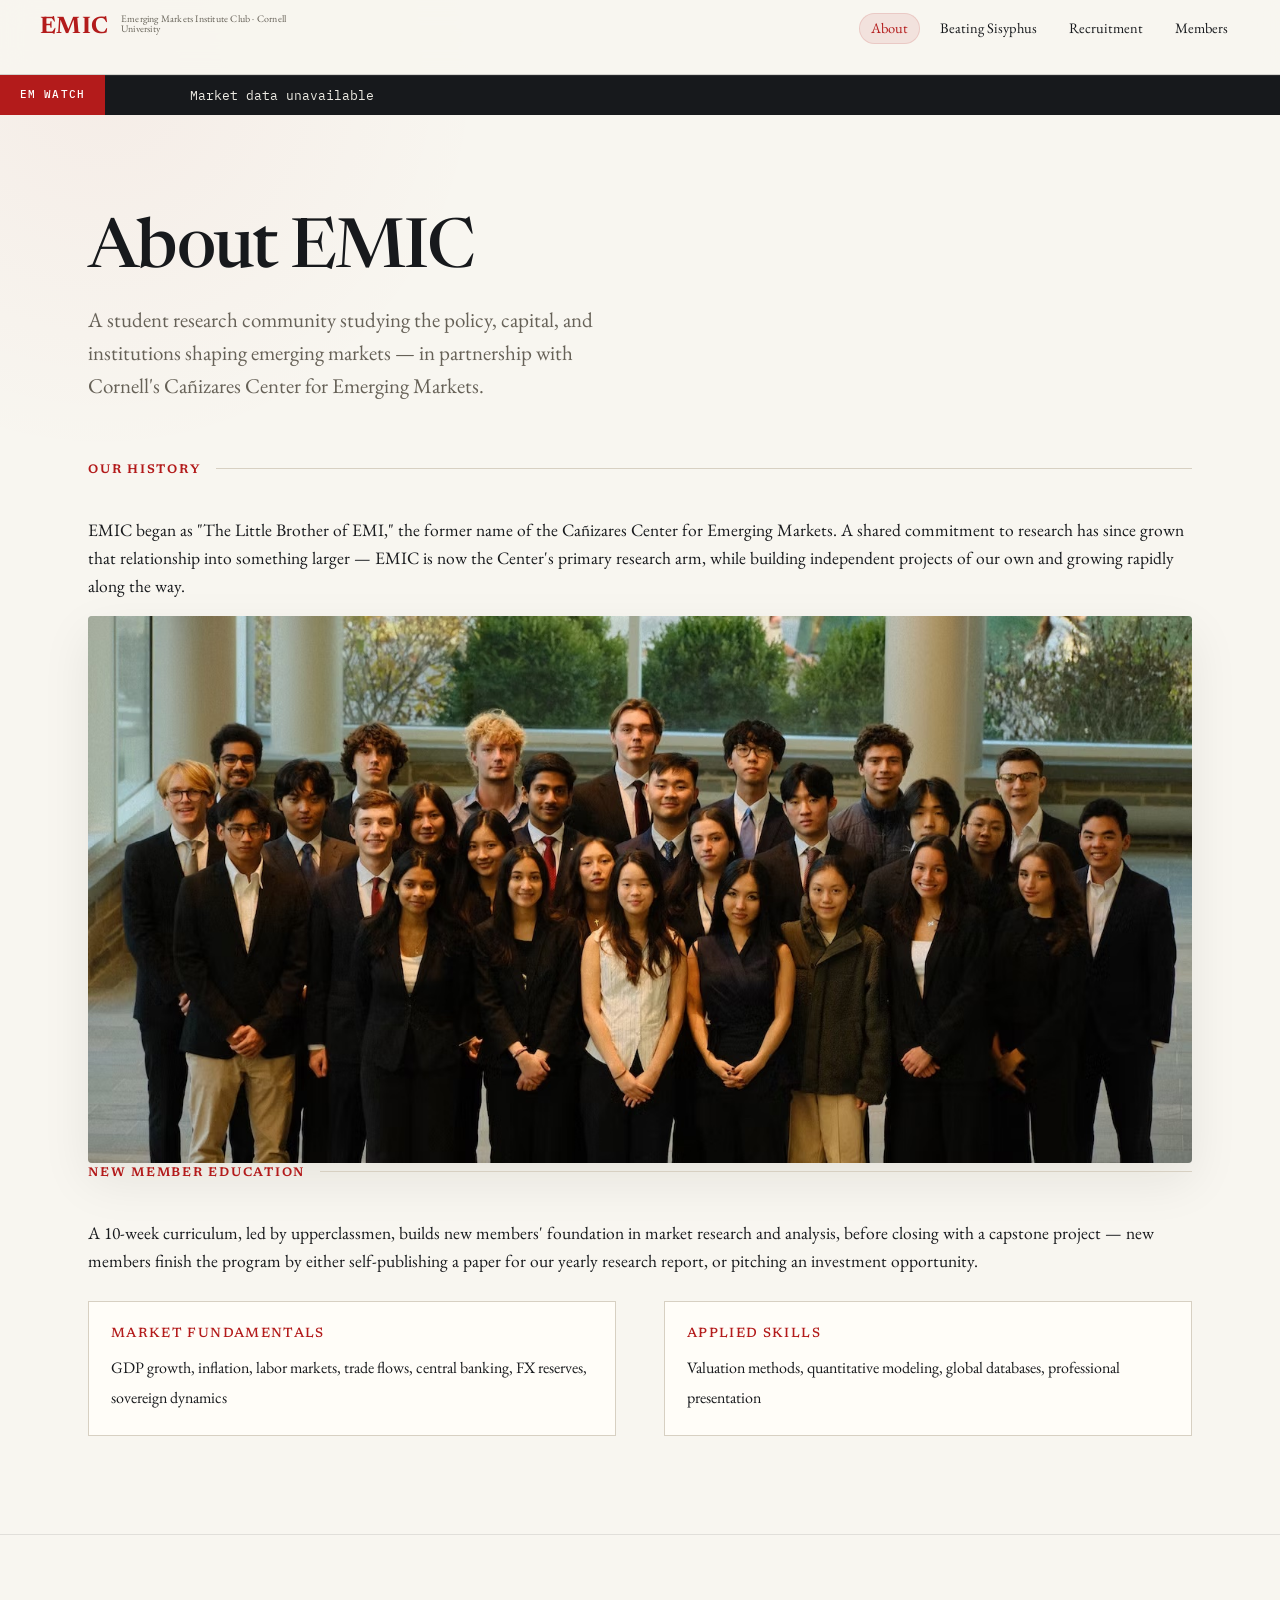
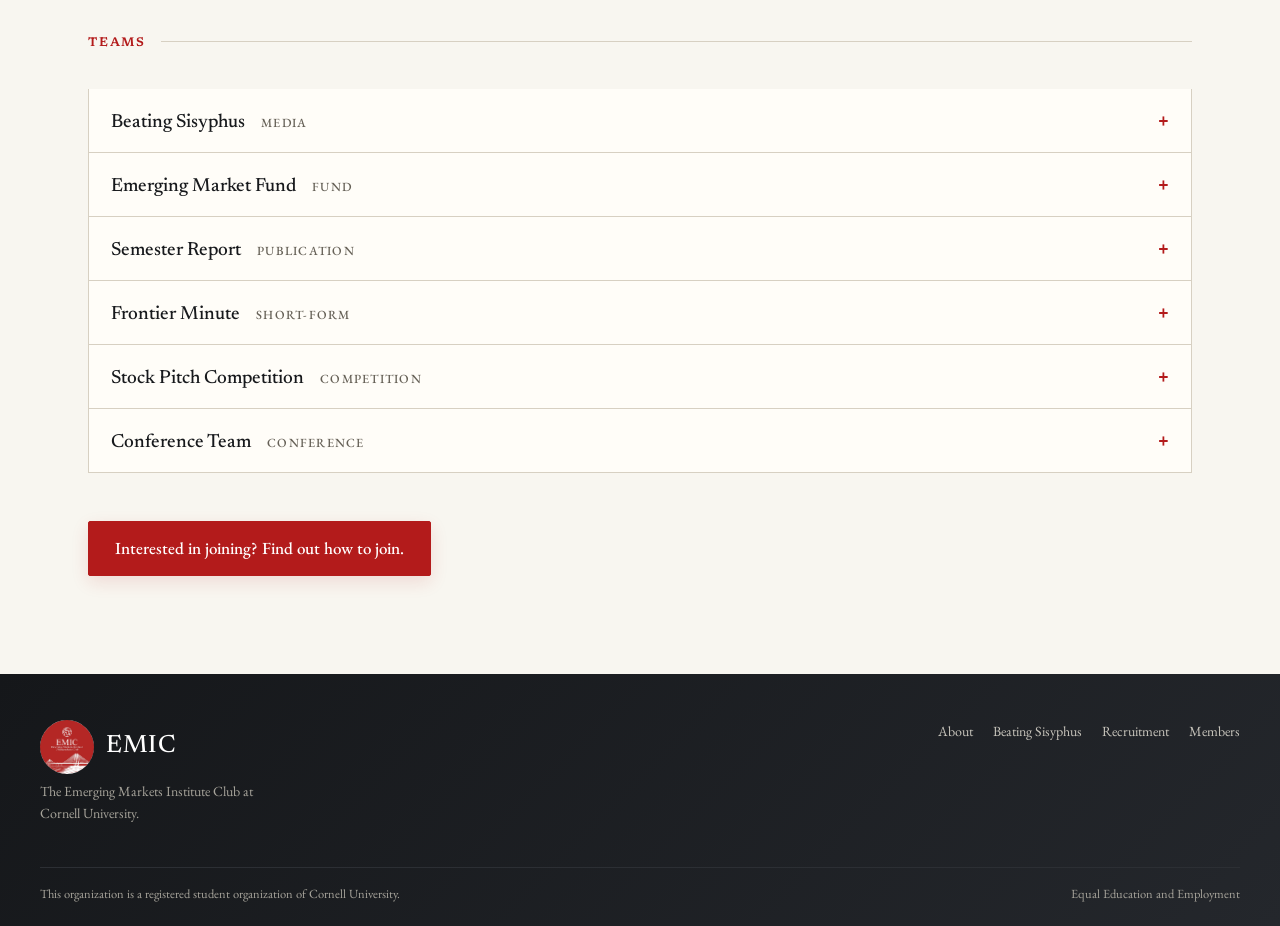
==== commit 47062891: "updated recruitment" ====
--- a/about.html
+++ b/about.html
@@ -90,7 +90,10 @@
       </div>
       <div class="acc-item">
         <button class="acc-btn" type="button"><span>Semester Report</span><span class="acc-tag">Publication</span></button>
-        <div class="acc-panel">Published each semester, compiling EMIC members' completed and ongoing research. Members lead their own project through to a final paper, then present to an audience of professionals and academics — last semester, that included Lord O'Neill of Gatley in the UK House of Lords.</div>
+        <div class="acc-panel">
+          Published each semester, compiling EMIC members' completed and ongoing research. Members lead their own project through to a final paper, then present to an audience of professionals and academics — last semester, that included Lord O'Neill of Gatley in the UK House of Lords.
+          <div class="acc-action"><a class="textlink" href="assets/reports/emic_journal.pdf" target="_blank" rel="noopener">View the latest Semester Report ↗</a></div>
+        </div>
       </div>
       <div class="acc-item">
         <button class="acc-btn" type="button"><span>Frontier Minute</span><span class="acc-tag">Short-form</span></button>
@@ -109,7 +112,7 @@
       </div>
 
       <p style="margin:clamp(32px,5vw,48px) 0 0;">
-        <a class="btn" href="recruitment.html">Interested in joining? Go to Recruitment →</a>
+        <a class="btn" href="recruitment.html">Interested in joining? Find out how to join.</a>
       </p>
     </div>
   </section>
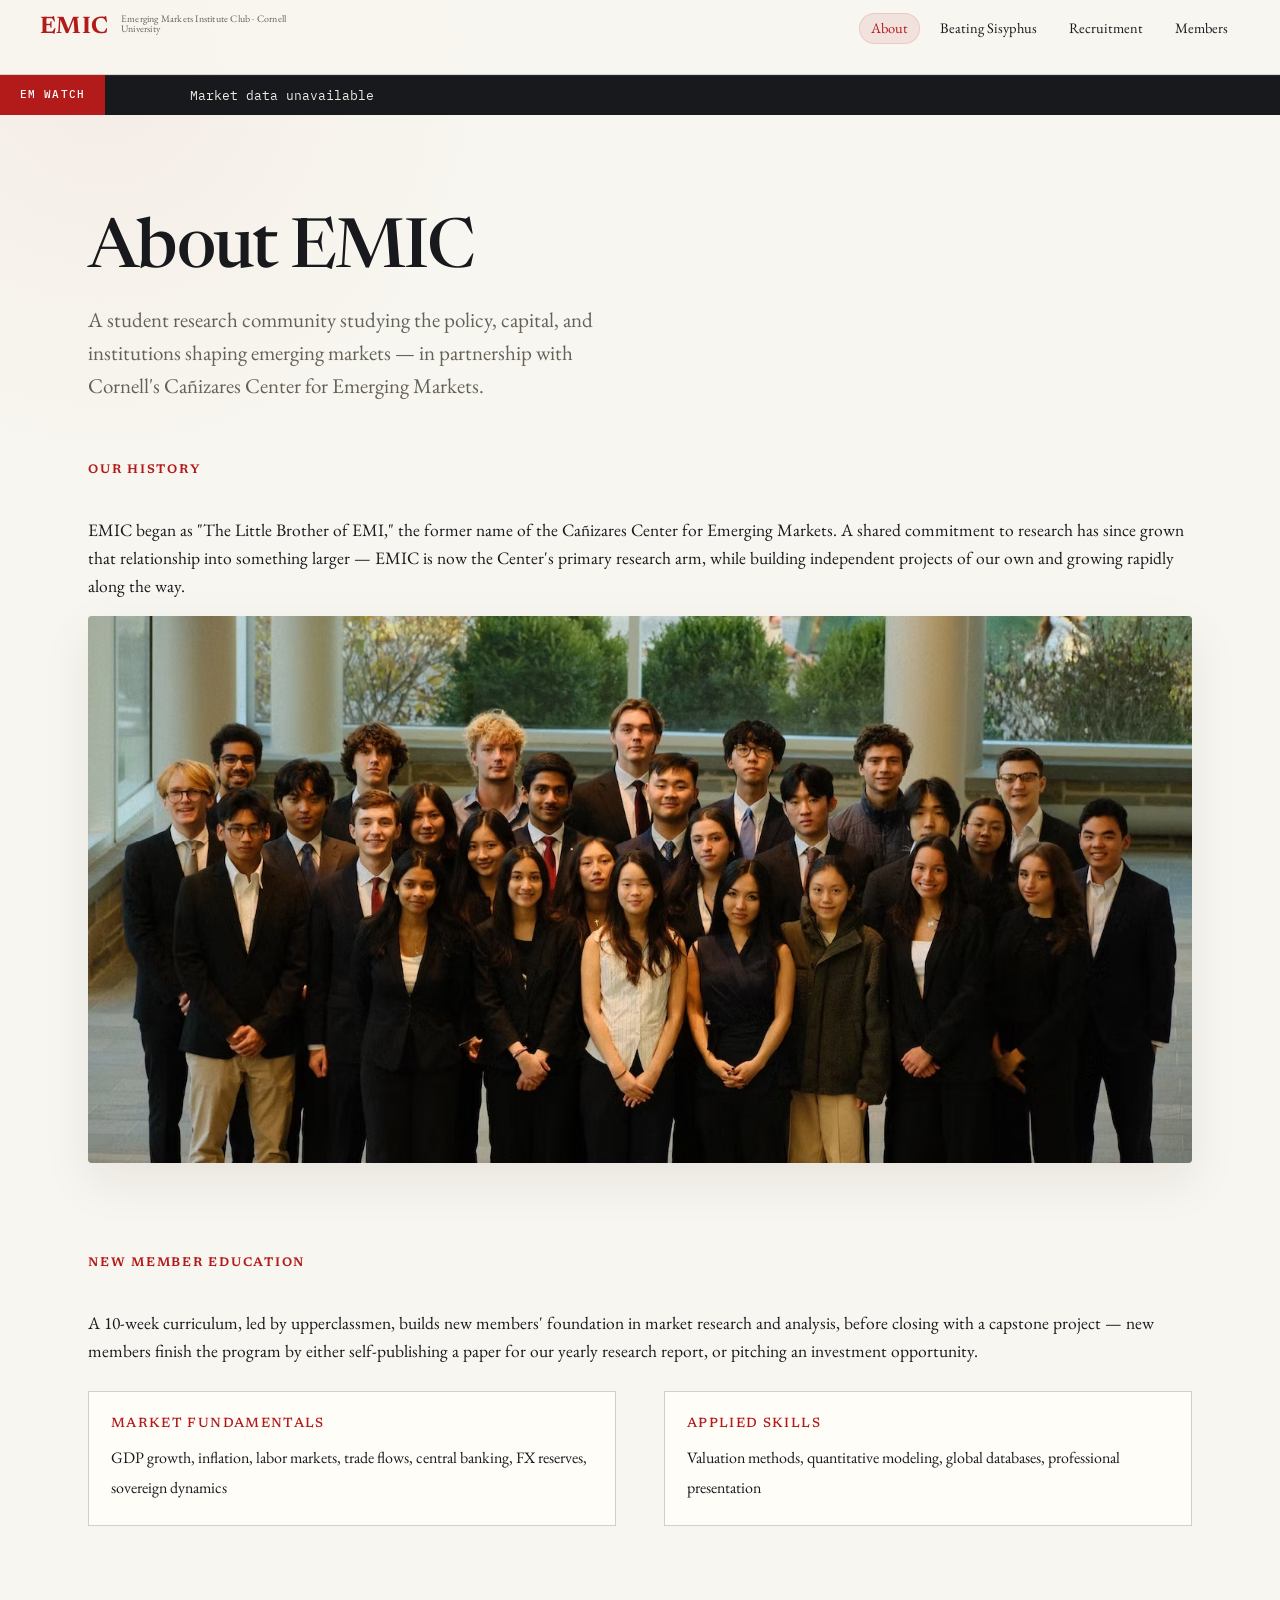
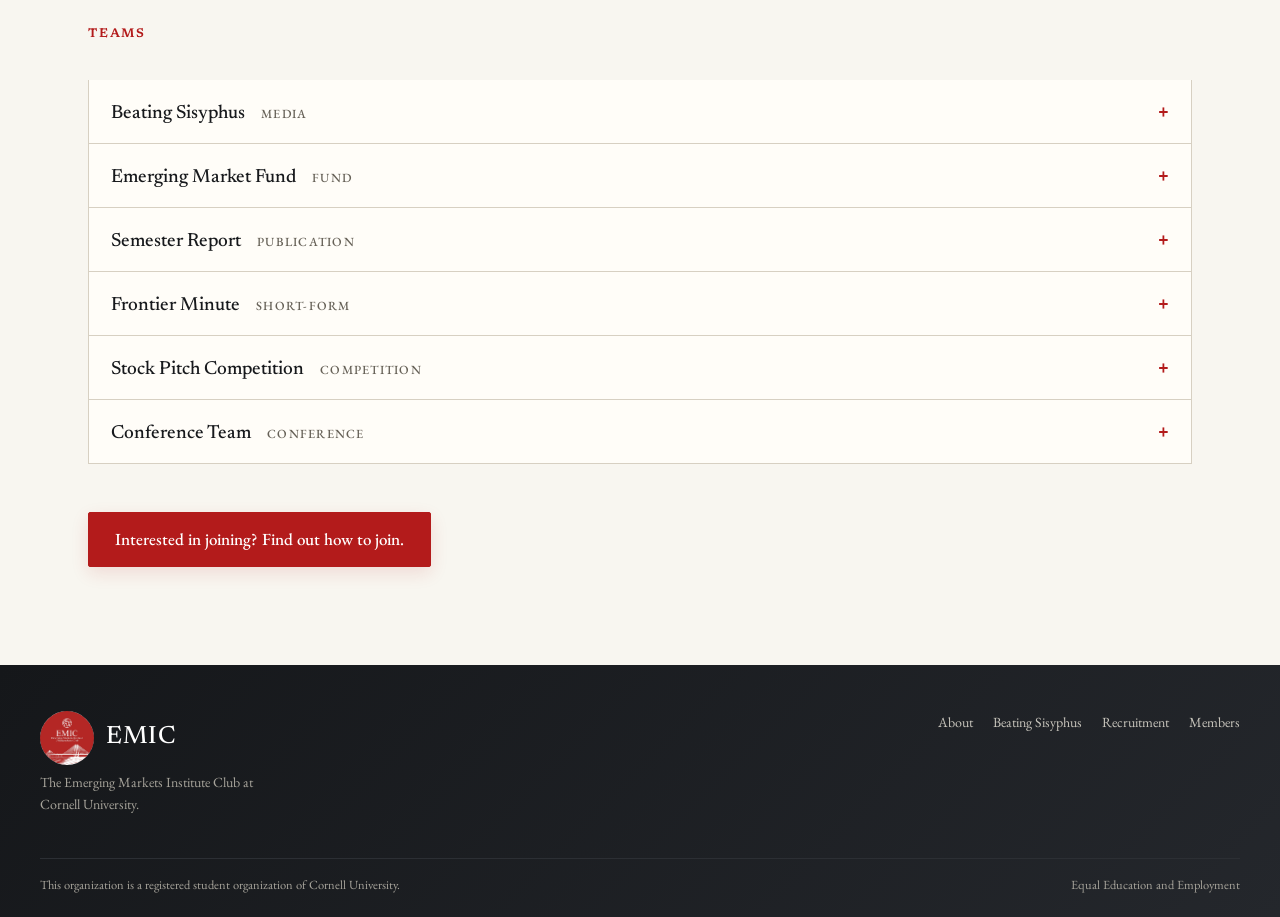
==== commit d204c86f: "more useless aesthetic changes" ====
--- a/about.html
+++ b/about.html
@@ -43,7 +43,6 @@
     <div class="wrap">
       <div class="index-rule">
         <span class="ir-label">Our history</span>
-        <span class="ir-line"></span>
       </div>
       <div class="prose" style="max-width:none;">
         <p>EMIC began as "The Little Brother of EMI," the former name of the Cañizares Center for Emerging Markets. A shared commitment to research has since grown that relationship into something larger — EMIC is now the Center's primary research arm, while building independent projects of our own and growing rapidly along the way.</p>
@@ -53,9 +52,8 @@
         <img src="assets/emic-group.jpg" alt="Members of the Emerging Markets Institute Club at Cornell University" loading="lazy" decoding="async">
       </figure>
 
-      <div class="index-rule">
+      <div class="index-rule" style="padding-top:90px;">
         <span class="ir-label">New Member Education</span>
-        <span class="ir-line"></span>
       </div>
       <div class="prose" style="max-width:none;">
         <p>A 10-week curriculum, led by upperclassmen, builds new members' foundation in market research and analysis, before closing with a capstone project — new members finish the program by either self-publishing a paper for our yearly research report, or pitching an investment opportunity.</p>
@@ -73,11 +71,10 @@
     </div>
   </section>
 
-  <section class="section" id="teams">
+  <section class="section" id="teams" style="padding-top:0;border-top:none;">
     <div class="wrap">
       <div class="index-rule">
         <span class="ir-label">Teams</span>
-        <span class="ir-line"></span>
       </div>
 
       <div class="acc-item">
@@ -101,7 +98,7 @@
       </div>
       <div class="acc-item">
         <button class="acc-btn" type="button"><span>Stock Pitch Competition</span><span class="acc-tag">Competition</span></button>
-        <div class="acc-panel">Held in collaboration with the University of Melbourne and other universities, returning Fall 2026. Teams register through EMIC; every competing team must include at least one EMIC member. Sign-up details coming soon.</div>
+        <div class="acc-panel">Held in collaboration with the University of Melbourne and other universities, returning Fall 2026. Teams register through EMIC; every competing team must include at least one EMIC member.</div>
       </div>
       <div class="acc-item">
         <button class="acc-btn" type="button"><span>Conference Team</span><span class="acc-tag">Conference</span></button>
--- a/styles.css
+++ b/styles.css
@@ -326,7 +326,7 @@
 .video-frame iframe,.podcast-frame{display:block;width:100%;border:0;}
 .video-frame iframe{position:absolute;inset:0;height:100%;}
 .spotify-frame{height:352px;}
-.apple-frame{height:450px;}
+.apple-frame{height:303px;}
 @media (max-width:760px){.media-embeds{grid-template-columns:1fr;}.media-embed-youtube{grid-column:auto;}}
   
   /* ---------- Footer ---------- */
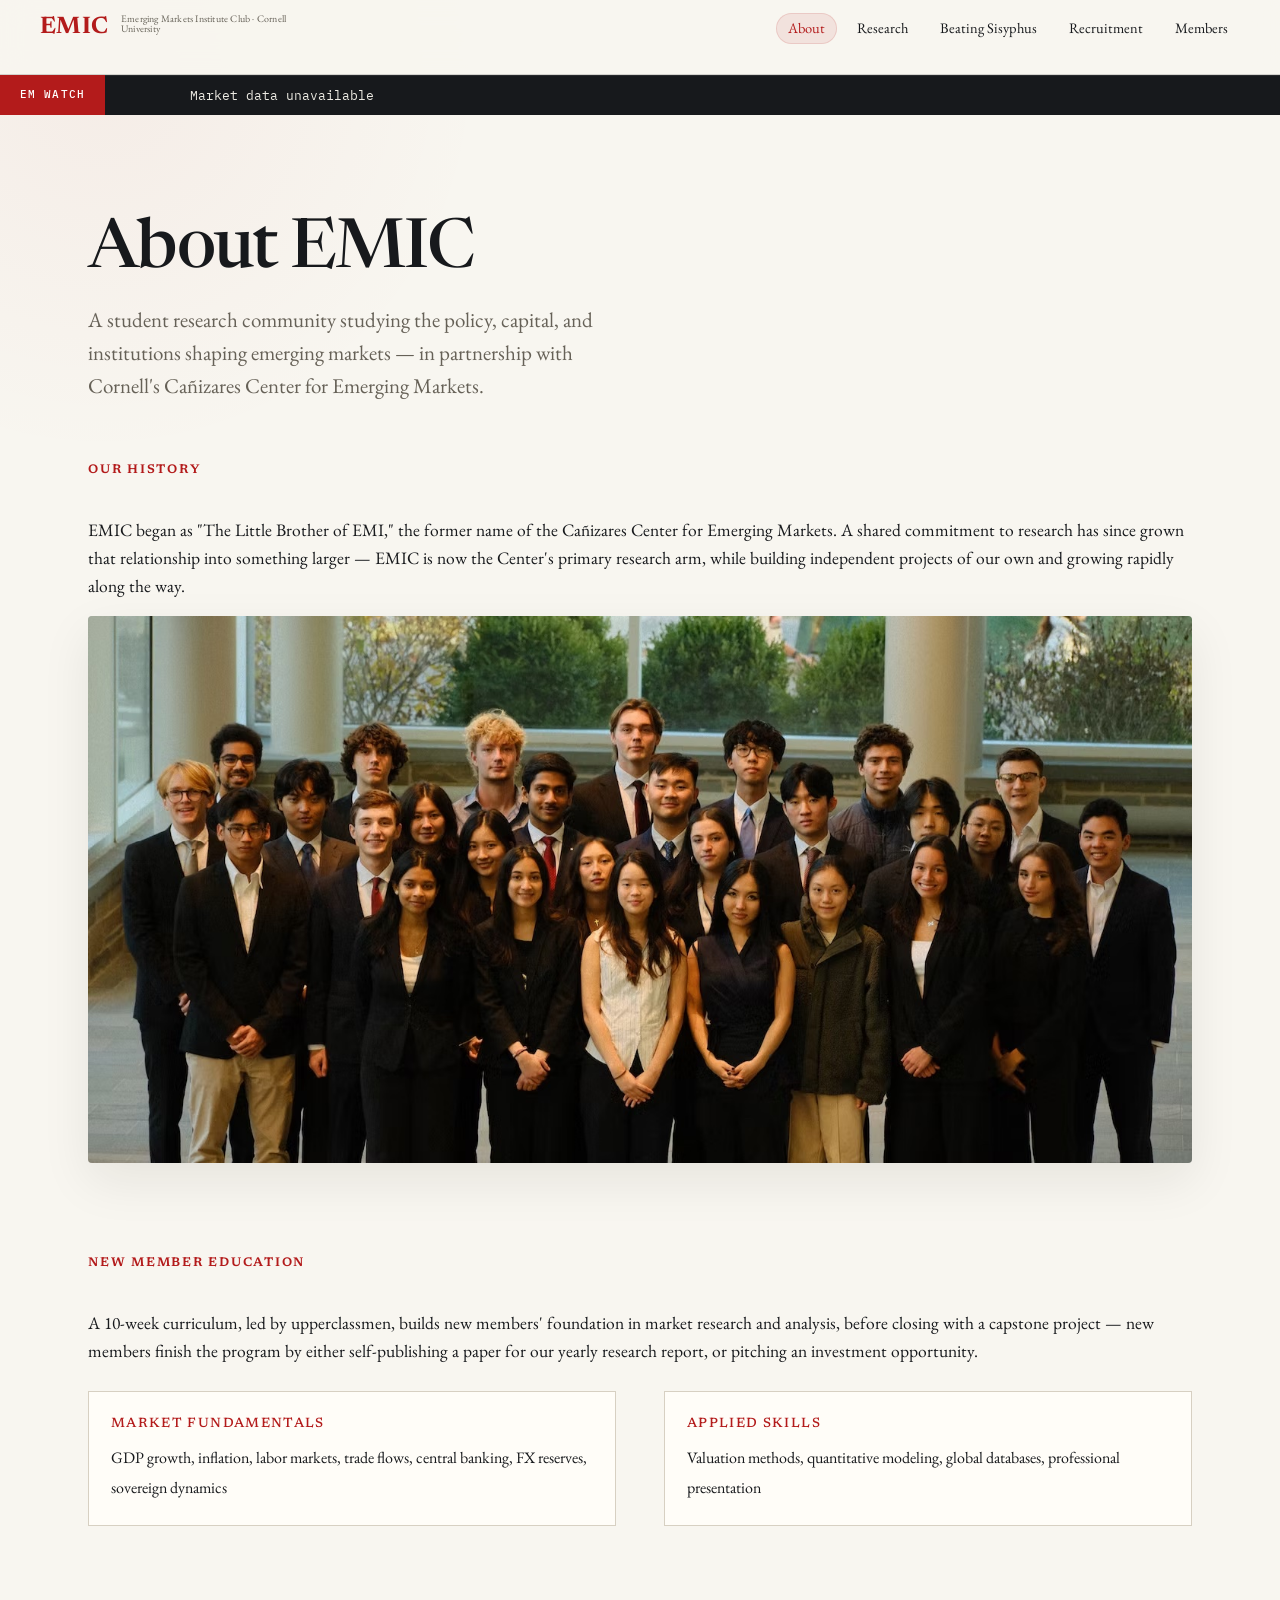
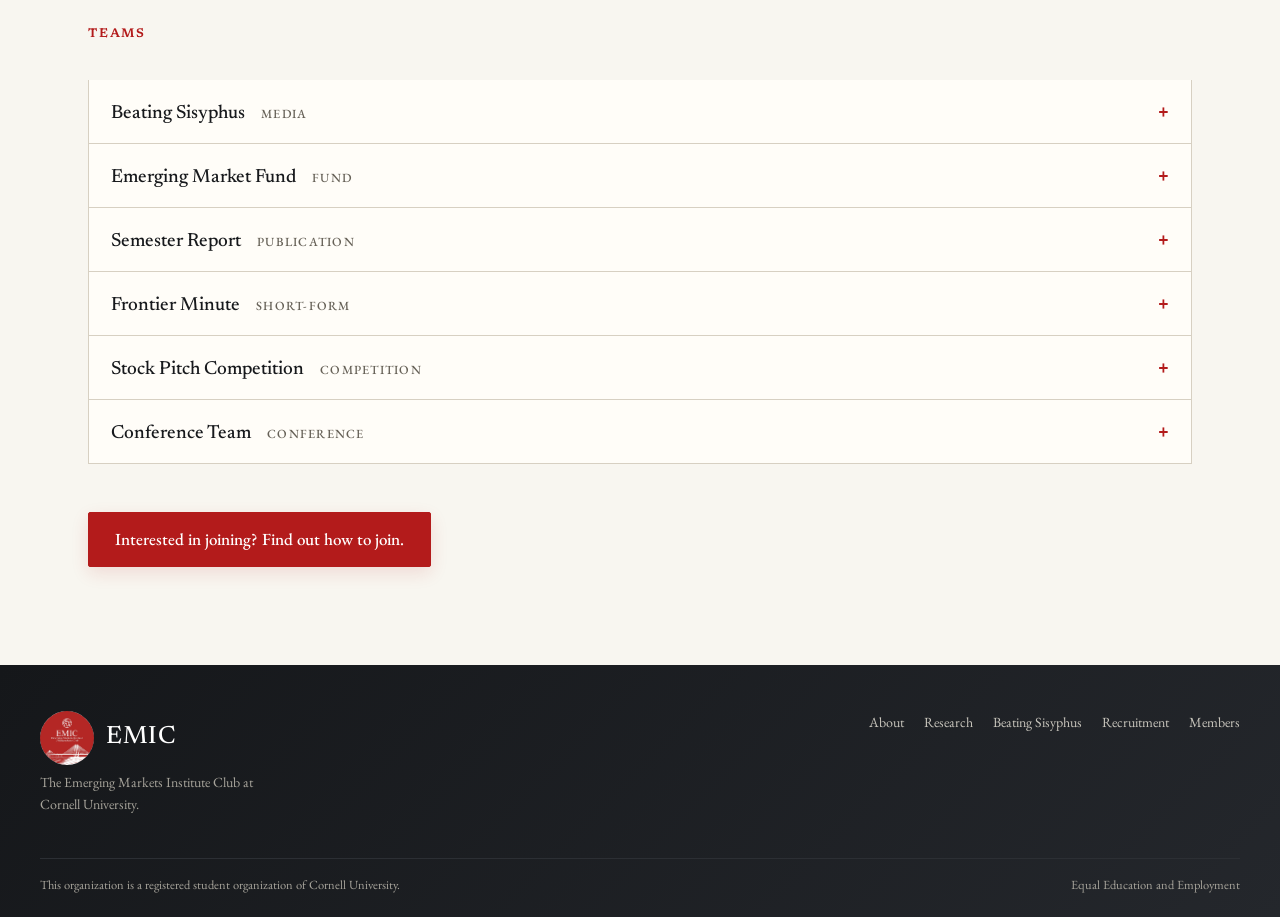
==== commit d0c41dbf: "Add research section with member paper library Add a Research page listing member papers and the EMI" ====
--- a/about.html
+++ b/about.html
@@ -18,6 +18,7 @@
     <a class="mark" href="index.html"><span class="mark-copy"><strong>EMIC</strong><small>Emerging Markets Institute Club · Cornell University</small></span></a>
     <nav class="nav" aria-label="Primary">
       <a href="about.html" aria-current="page">About</a>
+      <a href="research.html">Research</a>
       <a href="beating-sisyphus.html">Beating Sisyphus</a>
       <a href="recruitment.html">Recruitment</a>
       <a href="members.html">Members</a>
@@ -124,6 +125,7 @@
     </div>
     <nav aria-label="Footer">
       <a href="about.html">About</a>
+      <a href="research.html">Research</a>
       <a href="beating-sisyphus.html">Beating Sisyphus</a>
       <a href="recruitment.html">Recruitment</a>
       <a href="members.html">Members</a>
